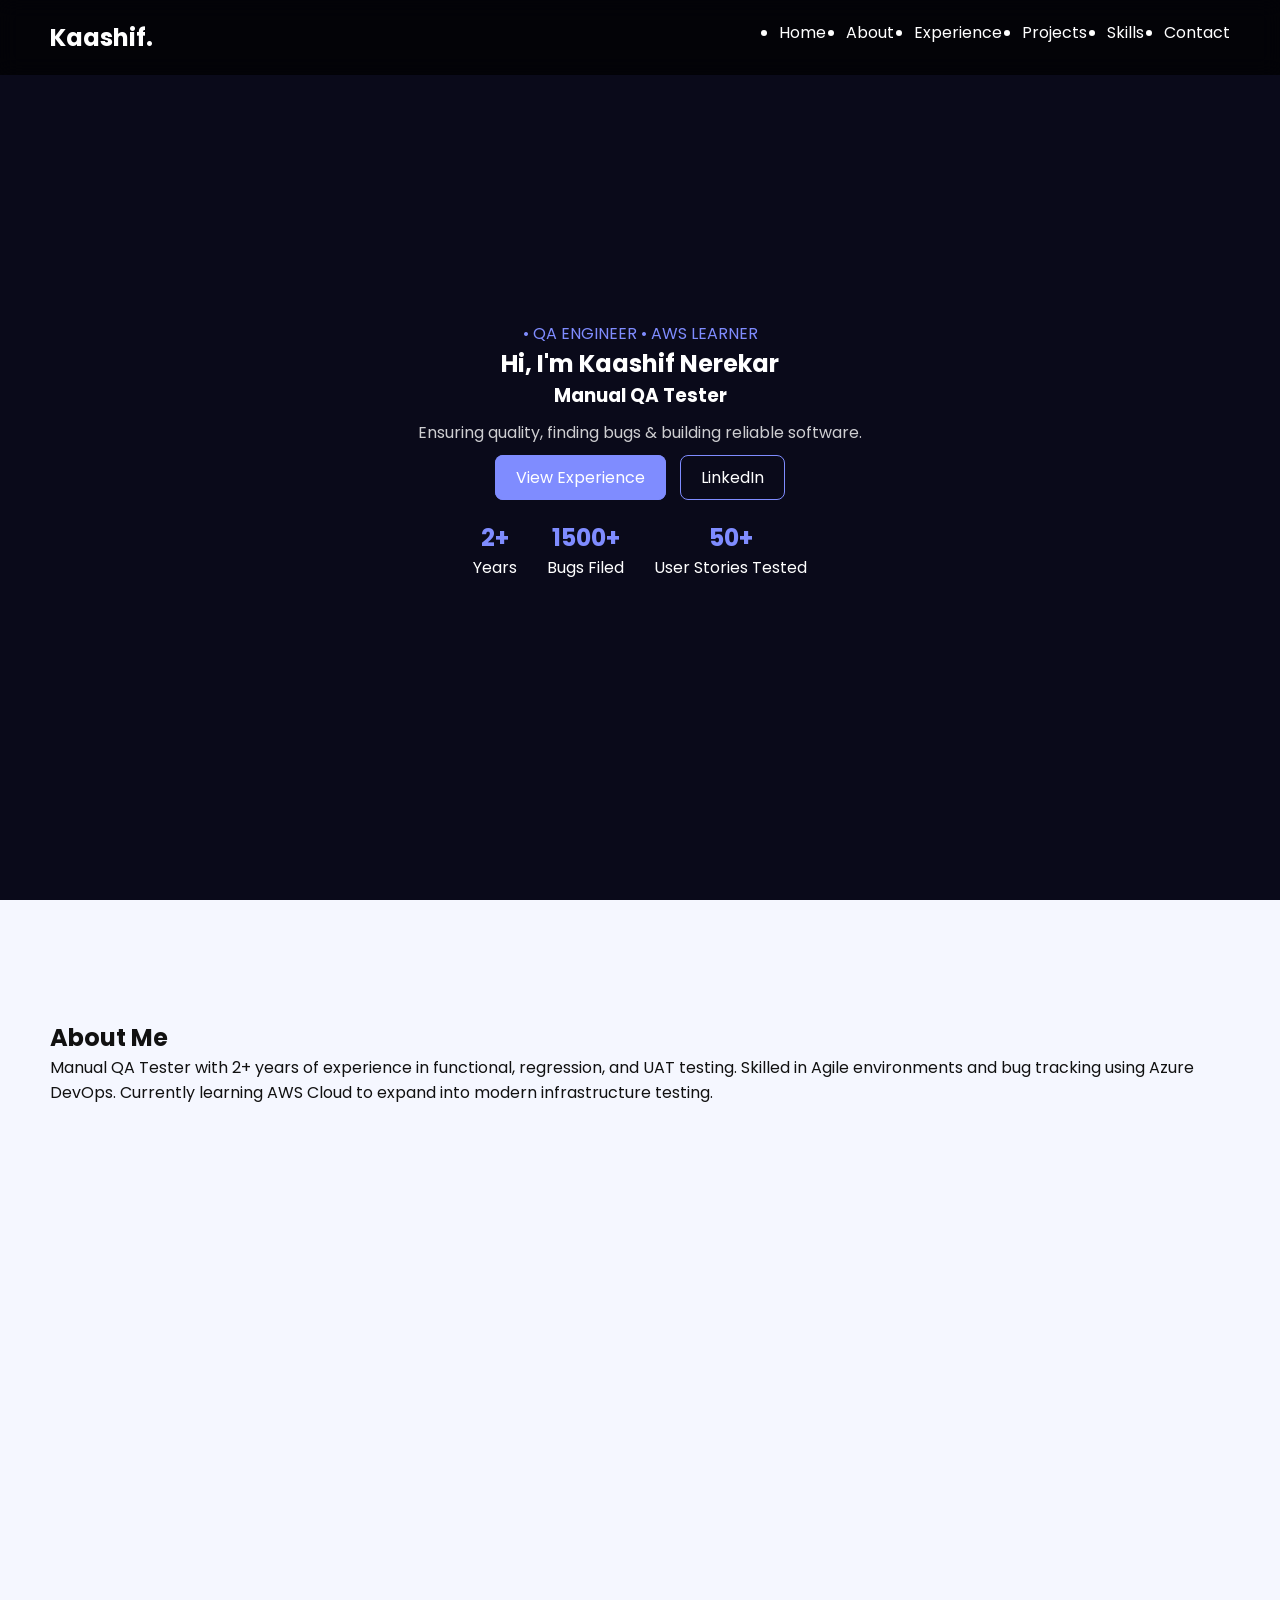
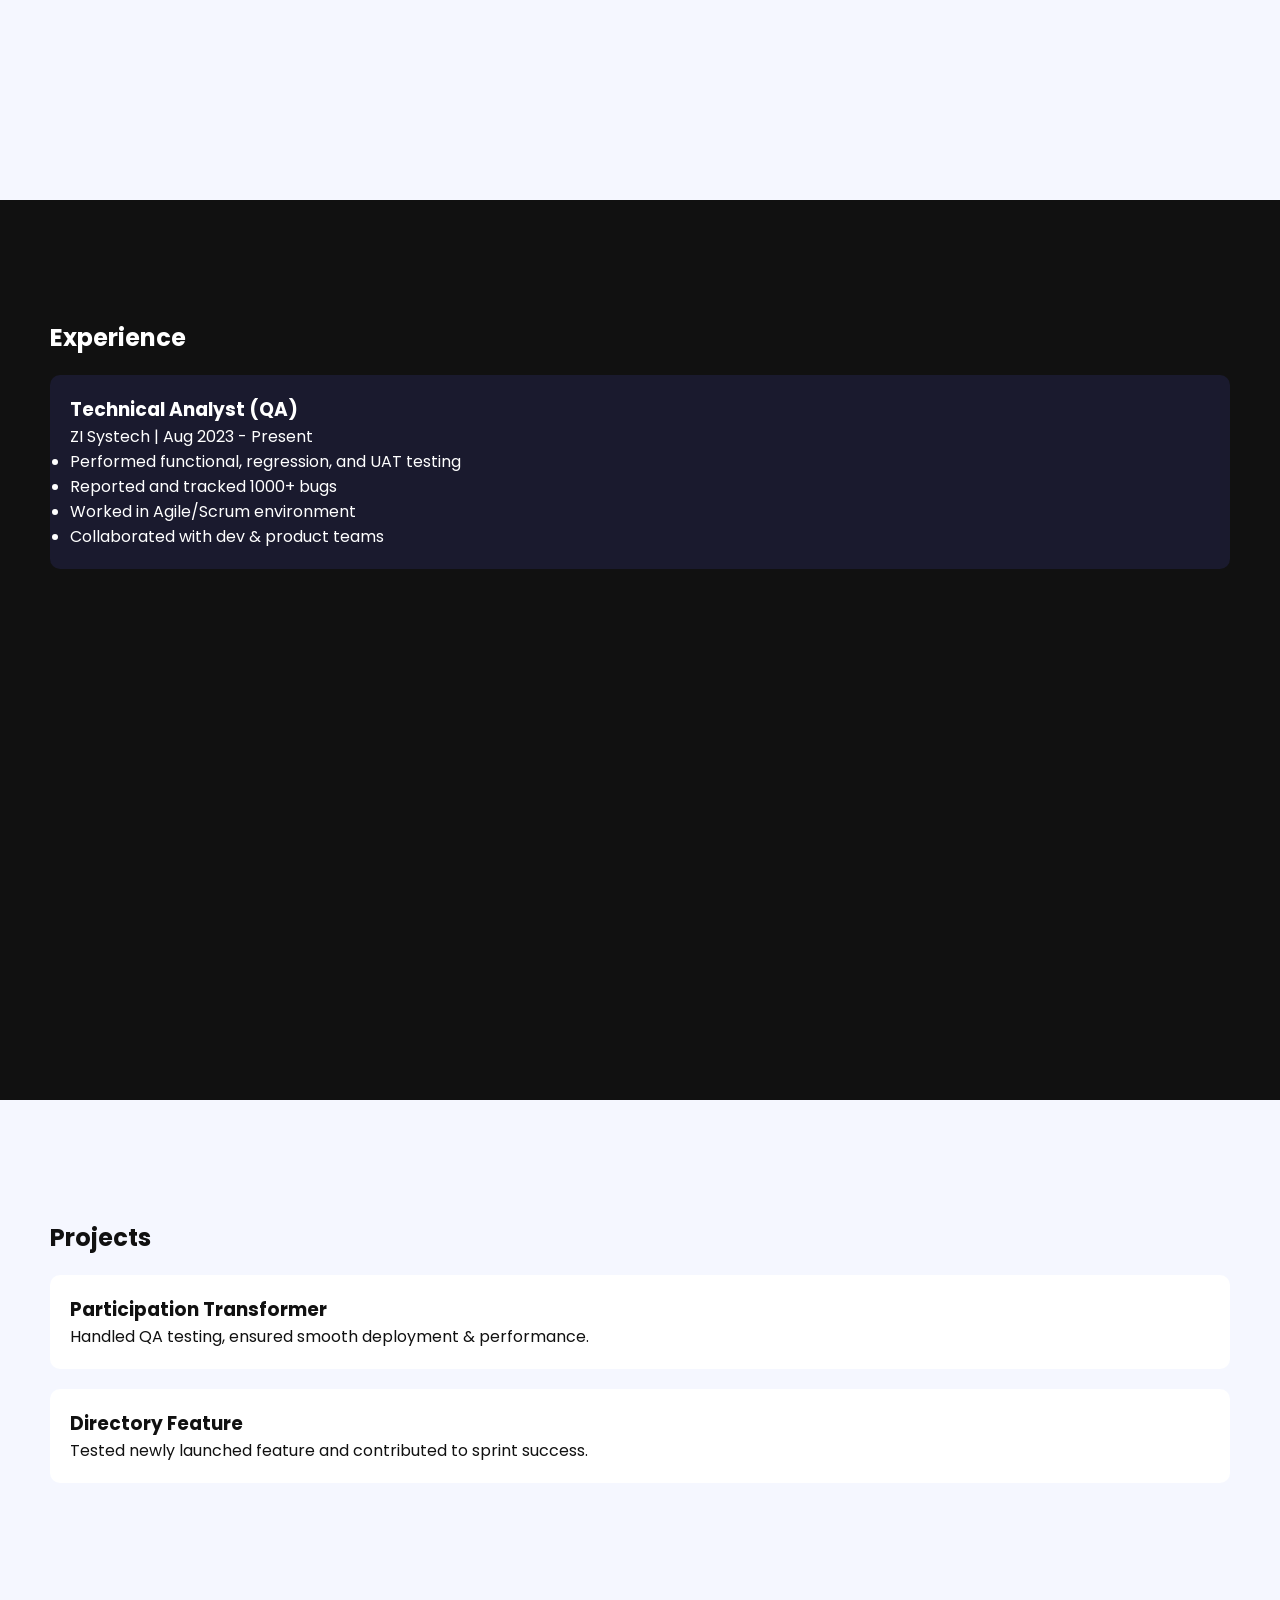
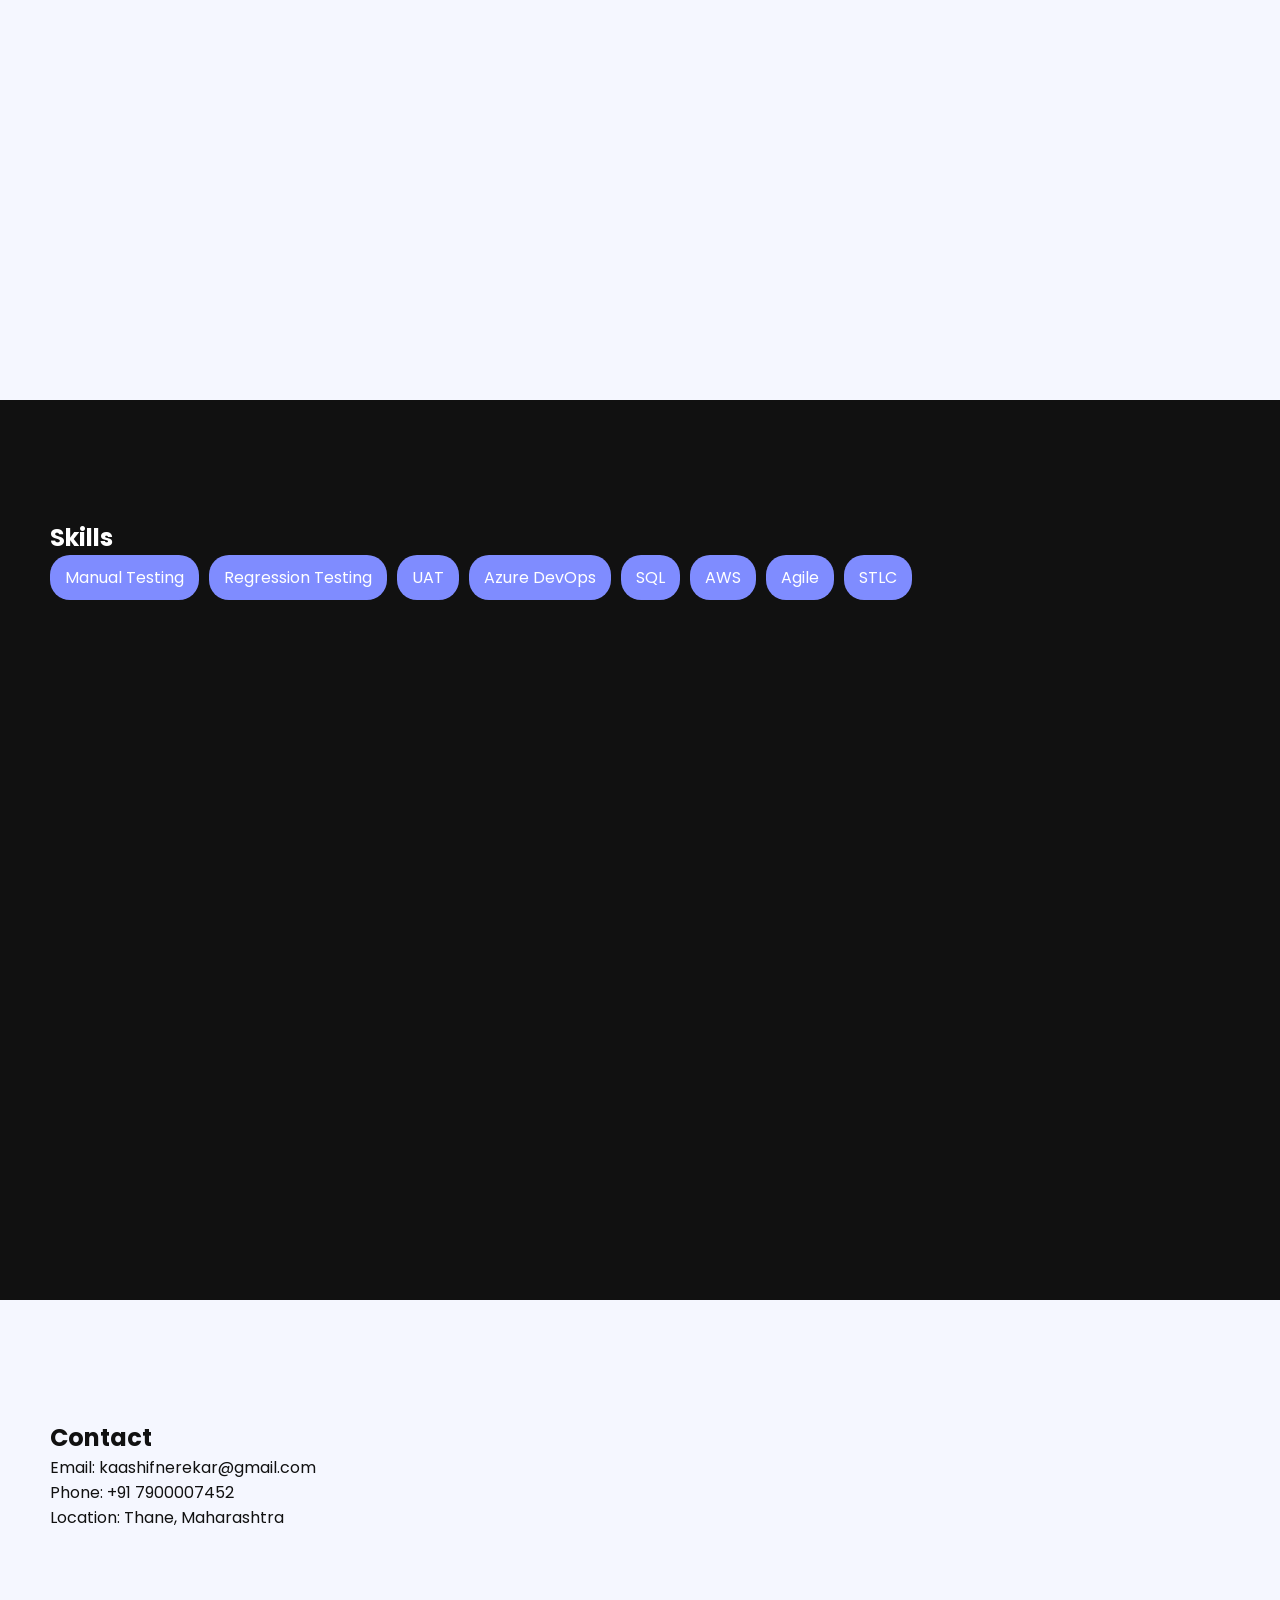
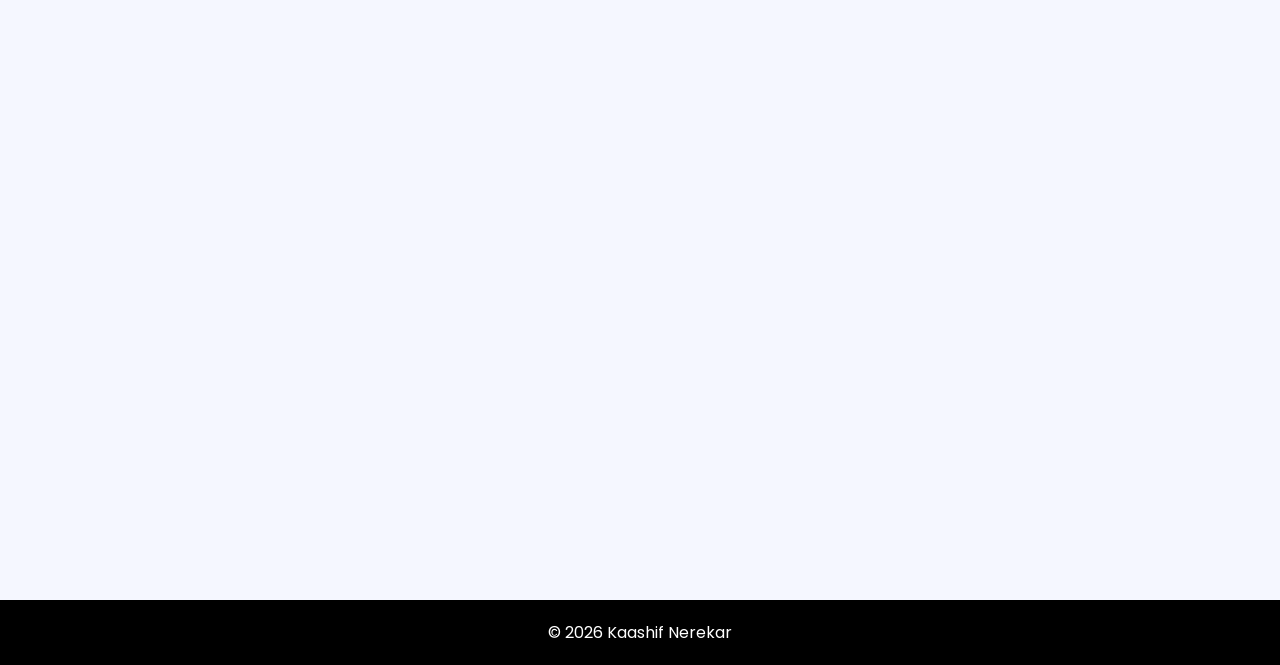
==== index.html @ 9b985bd7 "Update index.html" ====
<!DOCTYPE html>
<html lang="en">
<head>
  <meta charset="UTF-8">
  <title>Kaashif Nerekar | Portfolio</title>
  <link rel="stylesheet" href="style.css">
  <link href="https://fonts.googleapis.com/css2?family=Poppins:wght@300;400;600&display=swap" rel="stylesheet">
</head>

<body>

<!-- NAVBAR -->
<nav>
  <h2>Kaashif.</h2>
  <ul>
    <li><a href="#home">Home</a></li>
    <li><a href="#about">About</a></li>
    <li><a href="#experience">Experience</a></li>
    <li><a href="#projects">Projects</a></li>
    <li><a href="#skills">Skills</a></li>
    <li><a href="#contact">Contact</a></li>
  </ul>
</nav>

<!-- HOME (DARK) -->
<section id="home" class="section home">
  <div class="hero-content">
    <p class="tag">• QA ENGINEER • AWS LEARNER</p>

    <h1>Hi, I'm <span>Kaashif Nerekar</span></h1>
    <h3>Manual QA Tester</h3>

    <p class="subtitle">
      Ensuring quality, finding bugs & building reliable software.
    </p>

    <div class="buttons">
      <a href="#experience" class="btn primary">View Experience</a>
      <a href="#" class="btn">LinkedIn</a>
    </div>

   <div class="stats">
  <div>
    <h2>2+</h2>
    <p>Years</p>
  </div>

  <div>
    <h2>1500+</h2>
    <p>Bugs Filed</p>
  </div>

  <div>
    <h2>50+</h2>
    <p>User Stories Tested</p>
  </div>
</div>
</section>

<!-- ABOUT (LIGHT) -->
<section id="about" class="section light">
  <h2>About Me</h2>
  <p>
    Manual QA Tester with 2+ years of experience in functional, regression, and UAT testing.
    Skilled in Agile environments and bug tracking using Azure DevOps.
    Currently learning AWS Cloud to expand into modern infrastructure testing.
  </p>
</section>

<!-- EXPERIENCE (DARK) -->
<section id="experience" class="section dark">
  <h2>Experience</h2>

  <div class="card">
    <h3>Technical Analyst (QA)</h3>
    <p>ZI Systech | Aug 2023 - Present</p>
    <ul>
      <li>Performed functional, regression, and UAT testing</li>
      <li>Reported and tracked 1000+ bugs</li>
      <li>Worked in Agile/Scrum environment</li>
      <li>Collaborated with dev & product teams</li>
    </ul>
  </div>
</section>

<!-- PROJECTS (LIGHT) -->
<section id="projects" class="section light">
  <h2>Projects</h2>

  <div class="card">
    <h3>Participation Transformer</h3>
    <p>Handled QA testing, ensured smooth deployment & performance.</p>
  </div>

  <div class="card">
    <h3>Directory Feature</h3>
    <p>Tested newly launched feature and contributed to sprint success.</p>
  </div>
</section>

<!-- SKILLS (DARK) -->
<section id="skills" class="section dark">
  <h2>Skills</h2>

  <div class="skills">
    <span>Manual Testing</span>
    <span>Regression Testing</span>
    <span>UAT</span>
    <span>Azure DevOps</span>
    <span>SQL</span>
    <span>AWS</span>
    <span>Agile</span>
    <span>STLC</span>
  </div>
</section>

<!-- CONTACT (LIGHT) -->
<section id="contact" class="section light">
  <h2>Contact</h2>
  <p>Email: kaashifnerekar@gmail.com</p>
  <p>Phone: +91 7900007452</p>
  <p>Location: Thane, Maharashtra</p>
</section>

<footer>
  <p>© 2026 Kaashif Nerekar</p>
</footer>

</body>
</html>
---- style.css ----
* {
  margin: 0;
  padding: 0;
  box-sizing: border-box;
  font-family: 'Poppins', sans-serif;
}

body {
  background: #0a0a1a;
  color: white;
}

/* NAVBAR */
nav {
  display: flex;
  justify-content: space-between;
  padding: 20px 50px;
  position: fixed;
  width: 100%;
  background: rgba(0,0,0,0.7);
  backdrop-filter: blur(10px);
}

nav ul {
  display: flex;
  gap: 20px;
}

nav a {
  color: white;
  text-decoration: none;
  transition: 0.3s;
}

nav a:hover {
  color: #7f8cff;
}

/* SECTIONS */
.section {
  padding: 120px 50px;
  min-height: 100vh;
}

/* DARK */
.dark {
  background: #111;
  color: white;
}

/* LIGHT */
.light {
  background: #f5f7ff;
  color: #111;
}

.light h2,
.light p,
.light li {
  color: #111;
}

/* HERO */
.home {
  display: flex;
  align-items: center;
  justify-content: center;
  text-align: center;
}

.hero-content {
  max-width: 700px;
}

.tag {
  color: #7f8cff;
}

.subtitle {
  margin-top: 10px;
  opacity: 0.8;
}

/* BUTTONS */
.buttons {
  margin-top: 20px;
}

.btn {
  padding: 10px 20px;
  border: 1px solid #7f8cff;
  margin: 5px;
  text-decoration: none;
  color: white;
  border-radius: 8px;
  transition: 0.3s;
}

.btn:hover {
  background: #7f8cff;
}

.primary {
  background: #7f8cff;
}

/* STATS */
.stats {
  display: flex;
  justify-content: center;
  gap: 30px;
  margin-top: 30px;
}

.stats h2 {
  color: #7f8cff;
}

/* CARD */
.card {
  margin-top: 20px;
  background: #1a1a2e;
  padding: 20px;
  border-radius: 10px;
  transition: 0.3s;
}

.card:hover {
  transform: translateY(-5px);
}

/* FIX CARD IN LIGHT */
.light .card {
  background: white;
  color: #111;
}

/* SKILLS */
.skills {
  display: flex;
  flex-wrap: wrap;
  gap: 10px;
}

.skills span {
  background: #7f8cff;
  padding: 10px 15px;
  border-radius: 20px;
}

/* FOOTER */
footer {
  text-align: center;
  padding: 20px;
  background: black;
}

/* RESPONSIVE */
@media(max-width: 768px){
  .stats {
    flex-direction: column;
  }
}
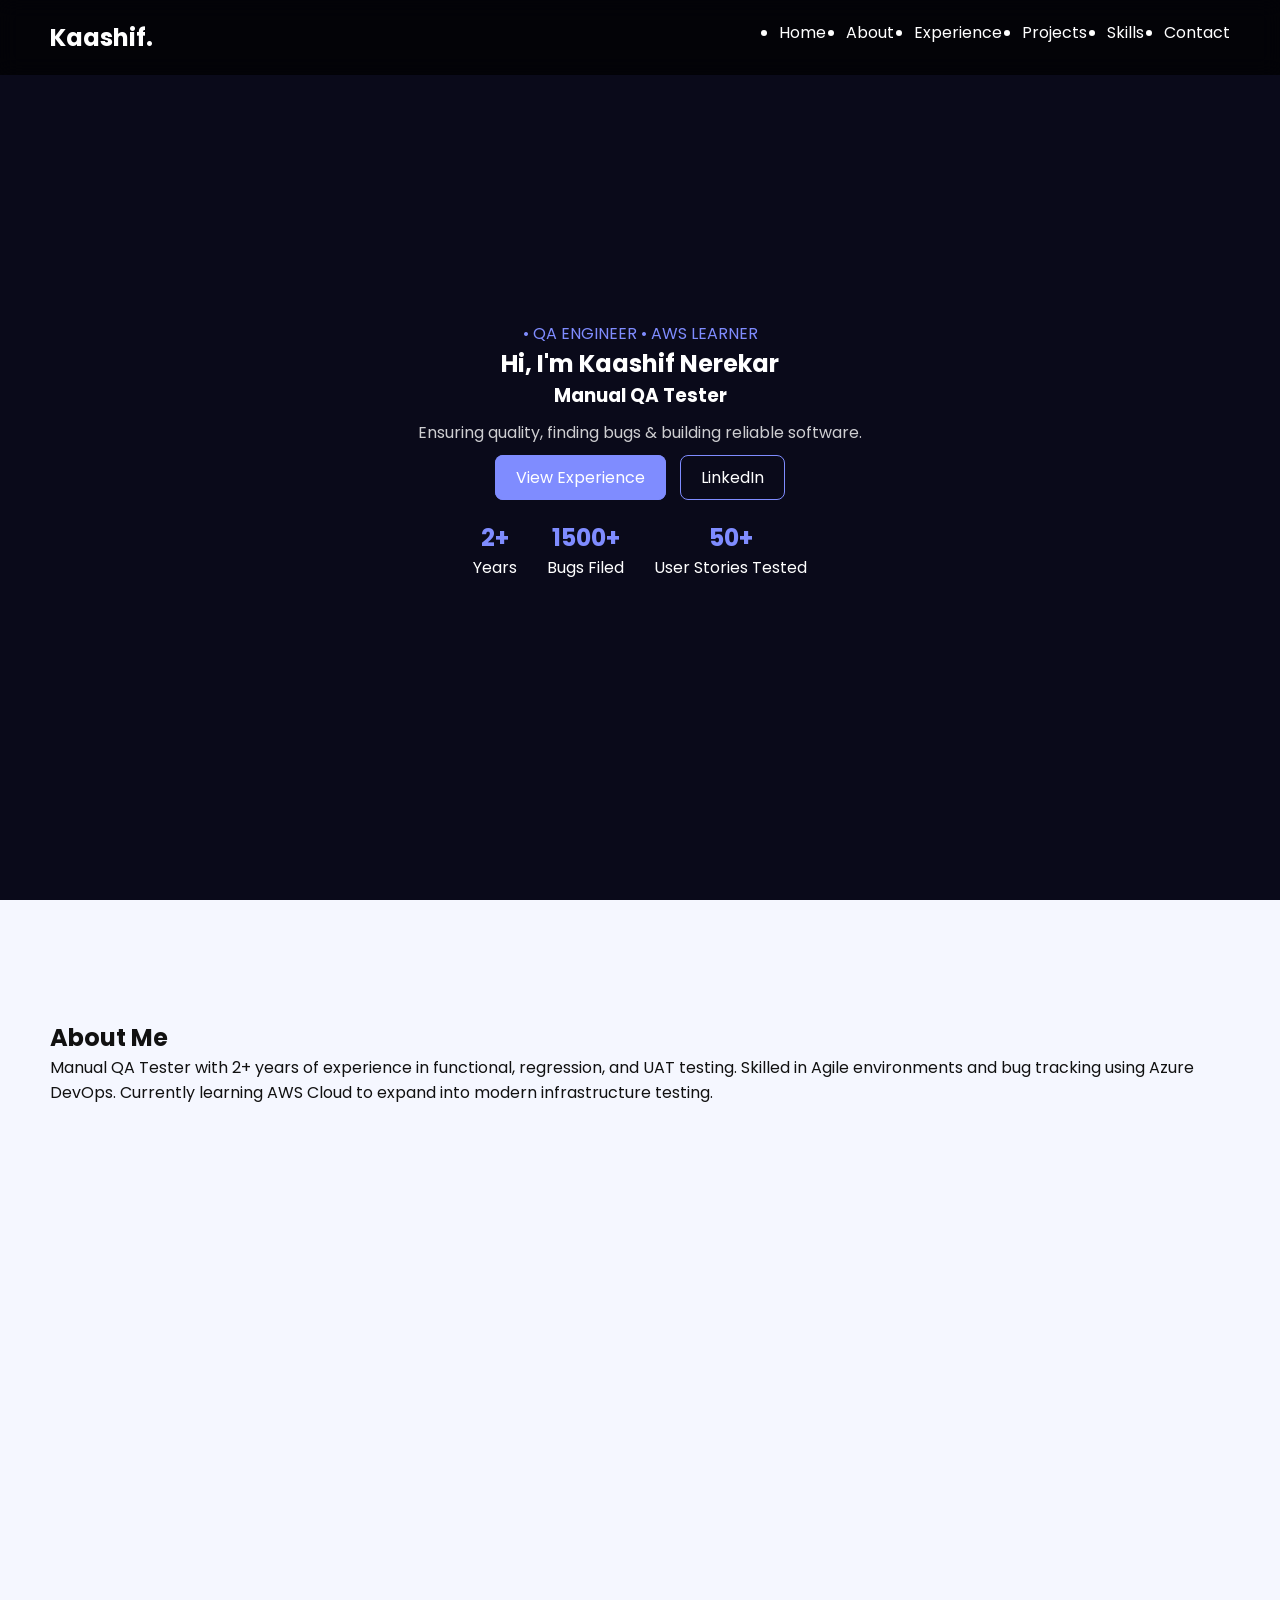
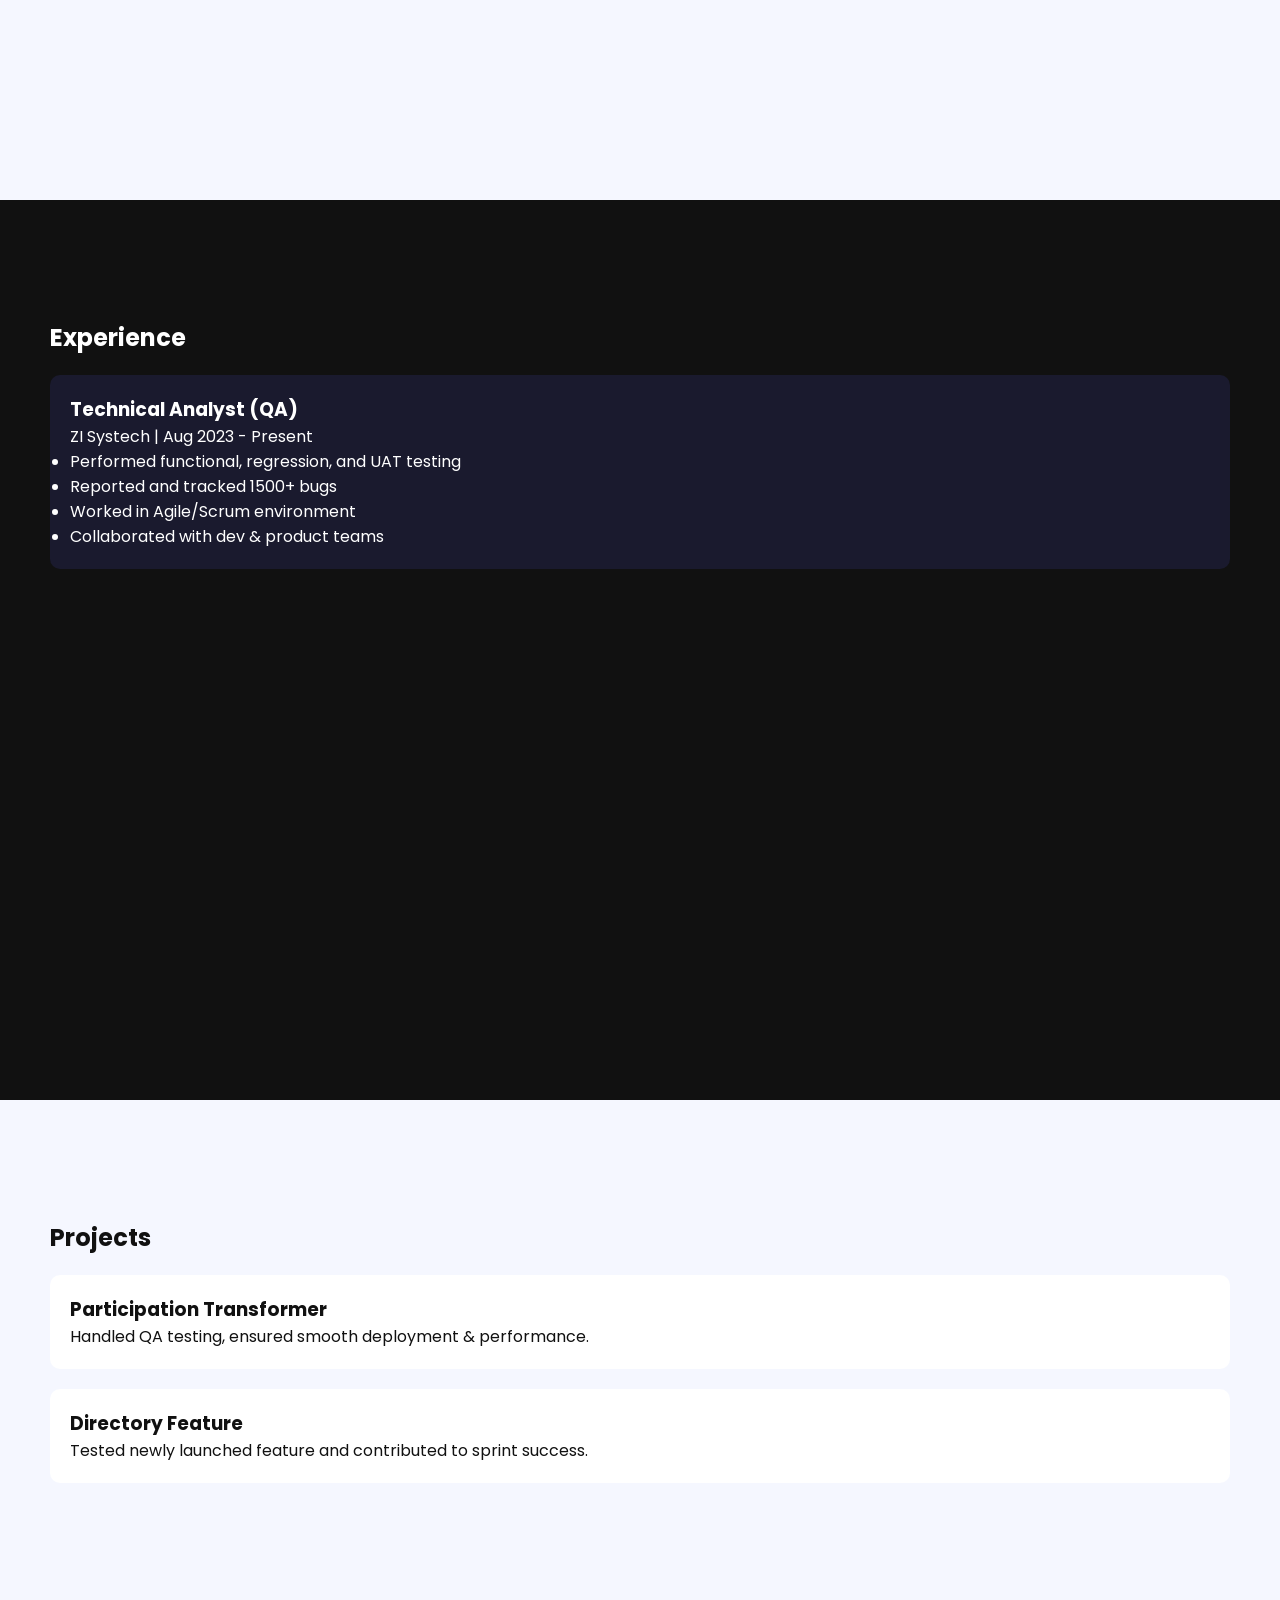
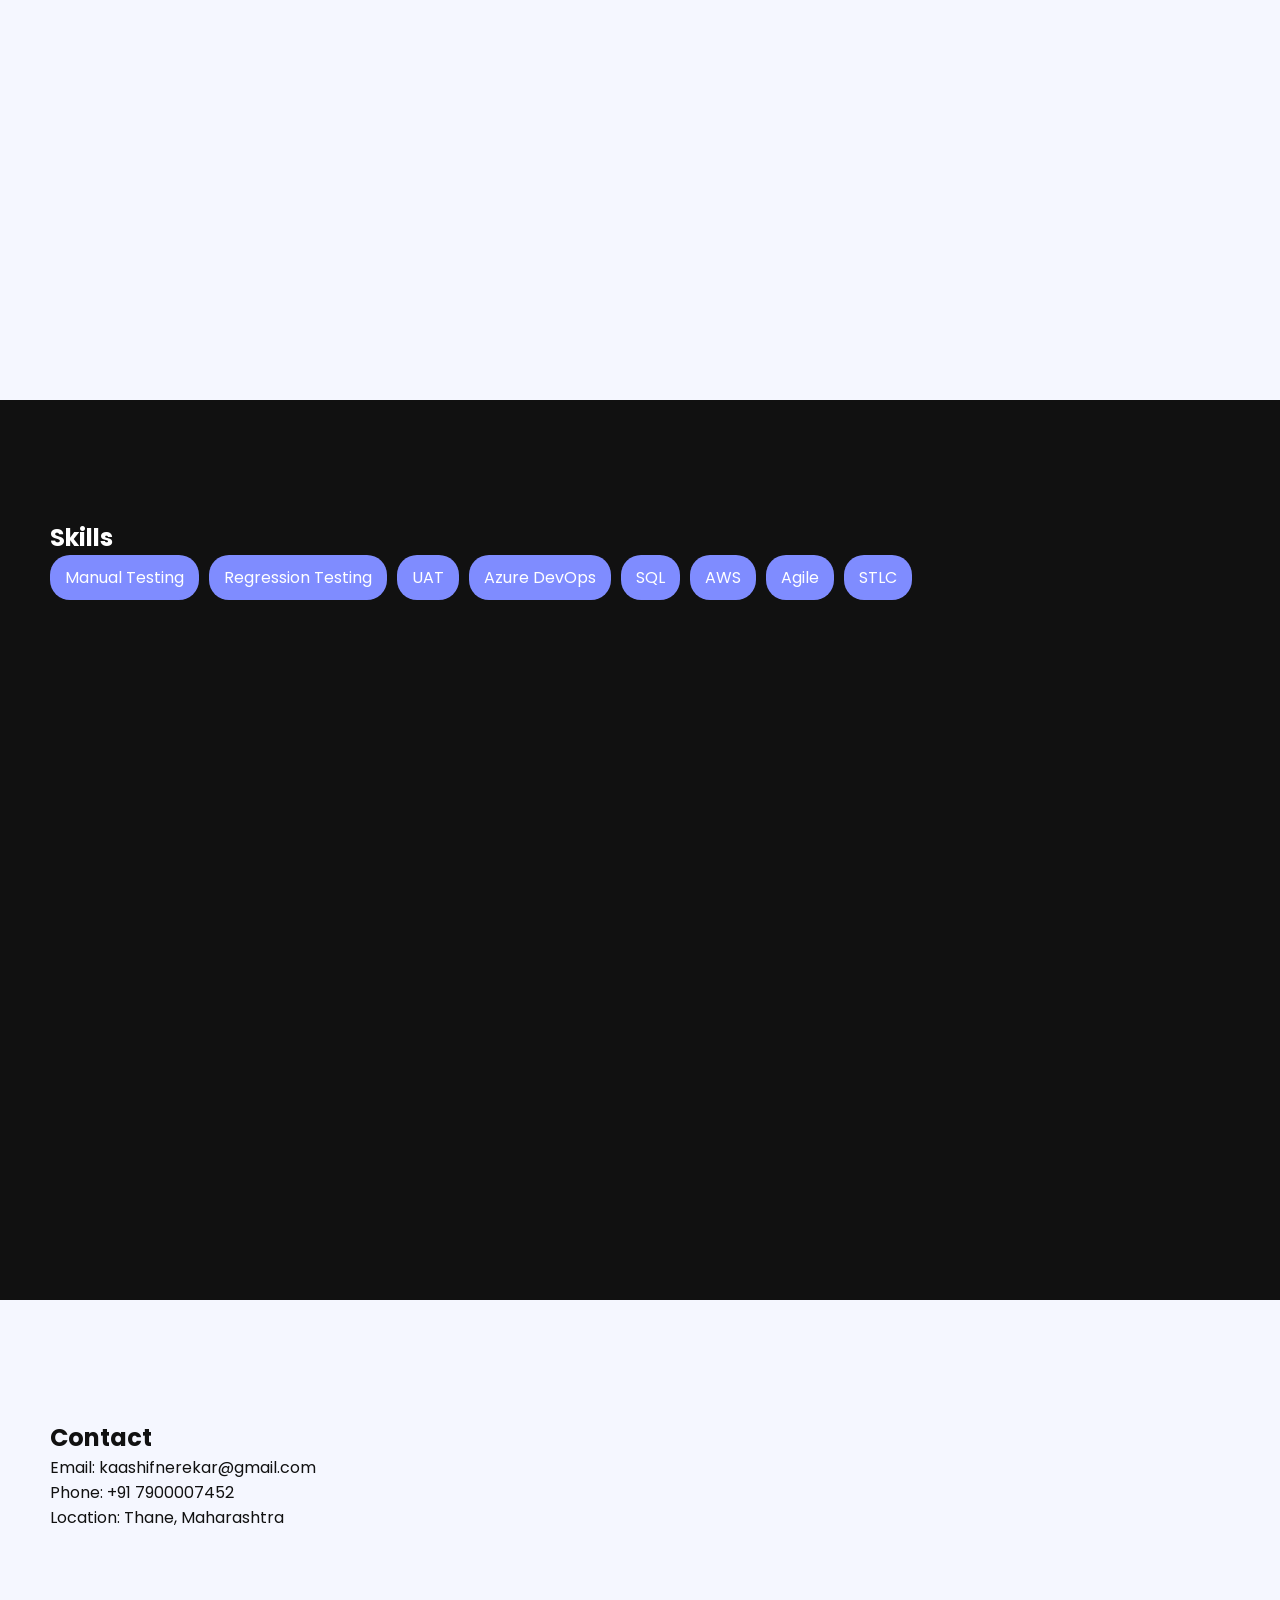
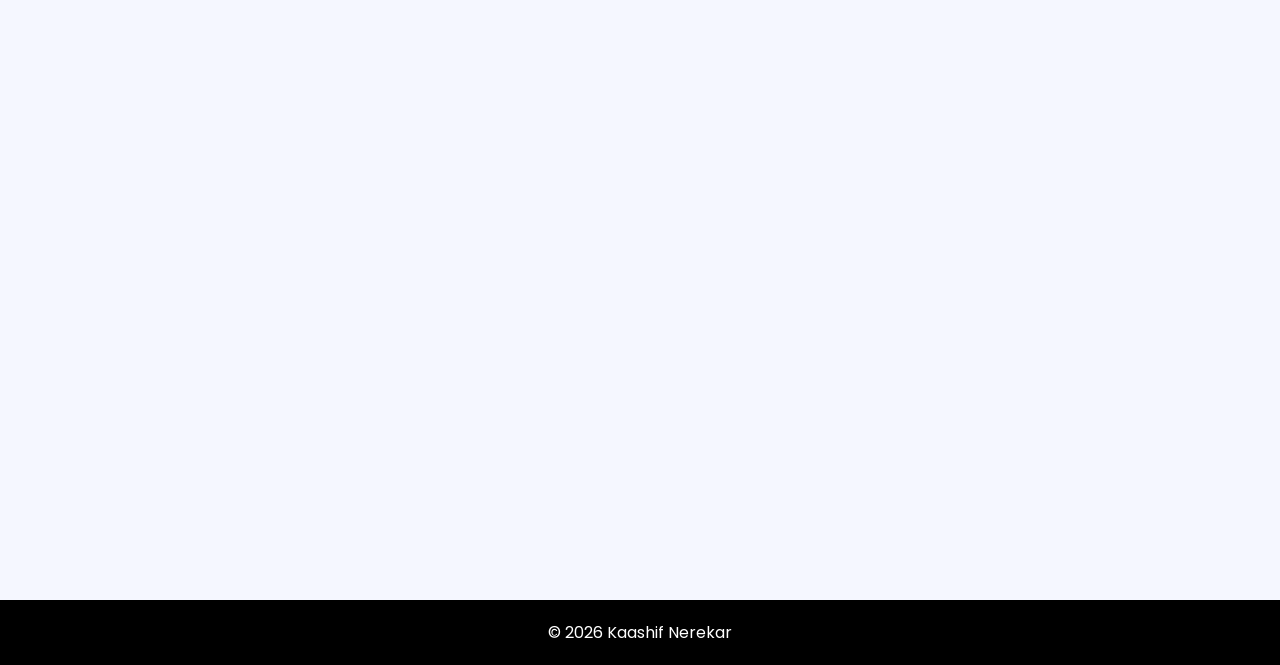
==== commit fbd708ba: "Update index.html" ====
--- a/index.html
+++ b/index.html
@@ -39,22 +39,24 @@
       <a href="#" class="btn">LinkedIn</a>
     </div>
 
-   <div class="stats">
-  <div>
-    <h2>2+</h2>
-    <p>Years</p>
+    <!-- UPDATED STATS -->
+    <div class="stats">
+      <div>
+        <h2>2+</h2>
+        <p>Years</p>
+      </div>
+
+      <div>
+        <h2>1500+</h2>
+        <p>Bugs Filed</p>
+      </div>
+
+      <div>
+        <h2>50+</h2>
+        <p>User Stories Tested</p>
+      </div>
+    </div>
   </div>
-
-  <div>
-    <h2>1500+</h2>
-    <p>Bugs Filed</p>
-  </div>
-
-  <div>
-    <h2>50+</h2>
-    <p>User Stories Tested</p>
-  </div>
-</div>
 </section>
 
 <!-- ABOUT (LIGHT) -->
@@ -76,7 +78,7 @@
     <p>ZI Systech | Aug 2023 - Present</p>
     <ul>
       <li>Performed functional, regression, and UAT testing</li>
-      <li>Reported and tracked 1000+ bugs</li>
+      <li>Reported and tracked 1500+ bugs</li>
       <li>Worked in Agile/Scrum environment</li>
       <li>Collaborated with dev & product teams</li>
     </ul>
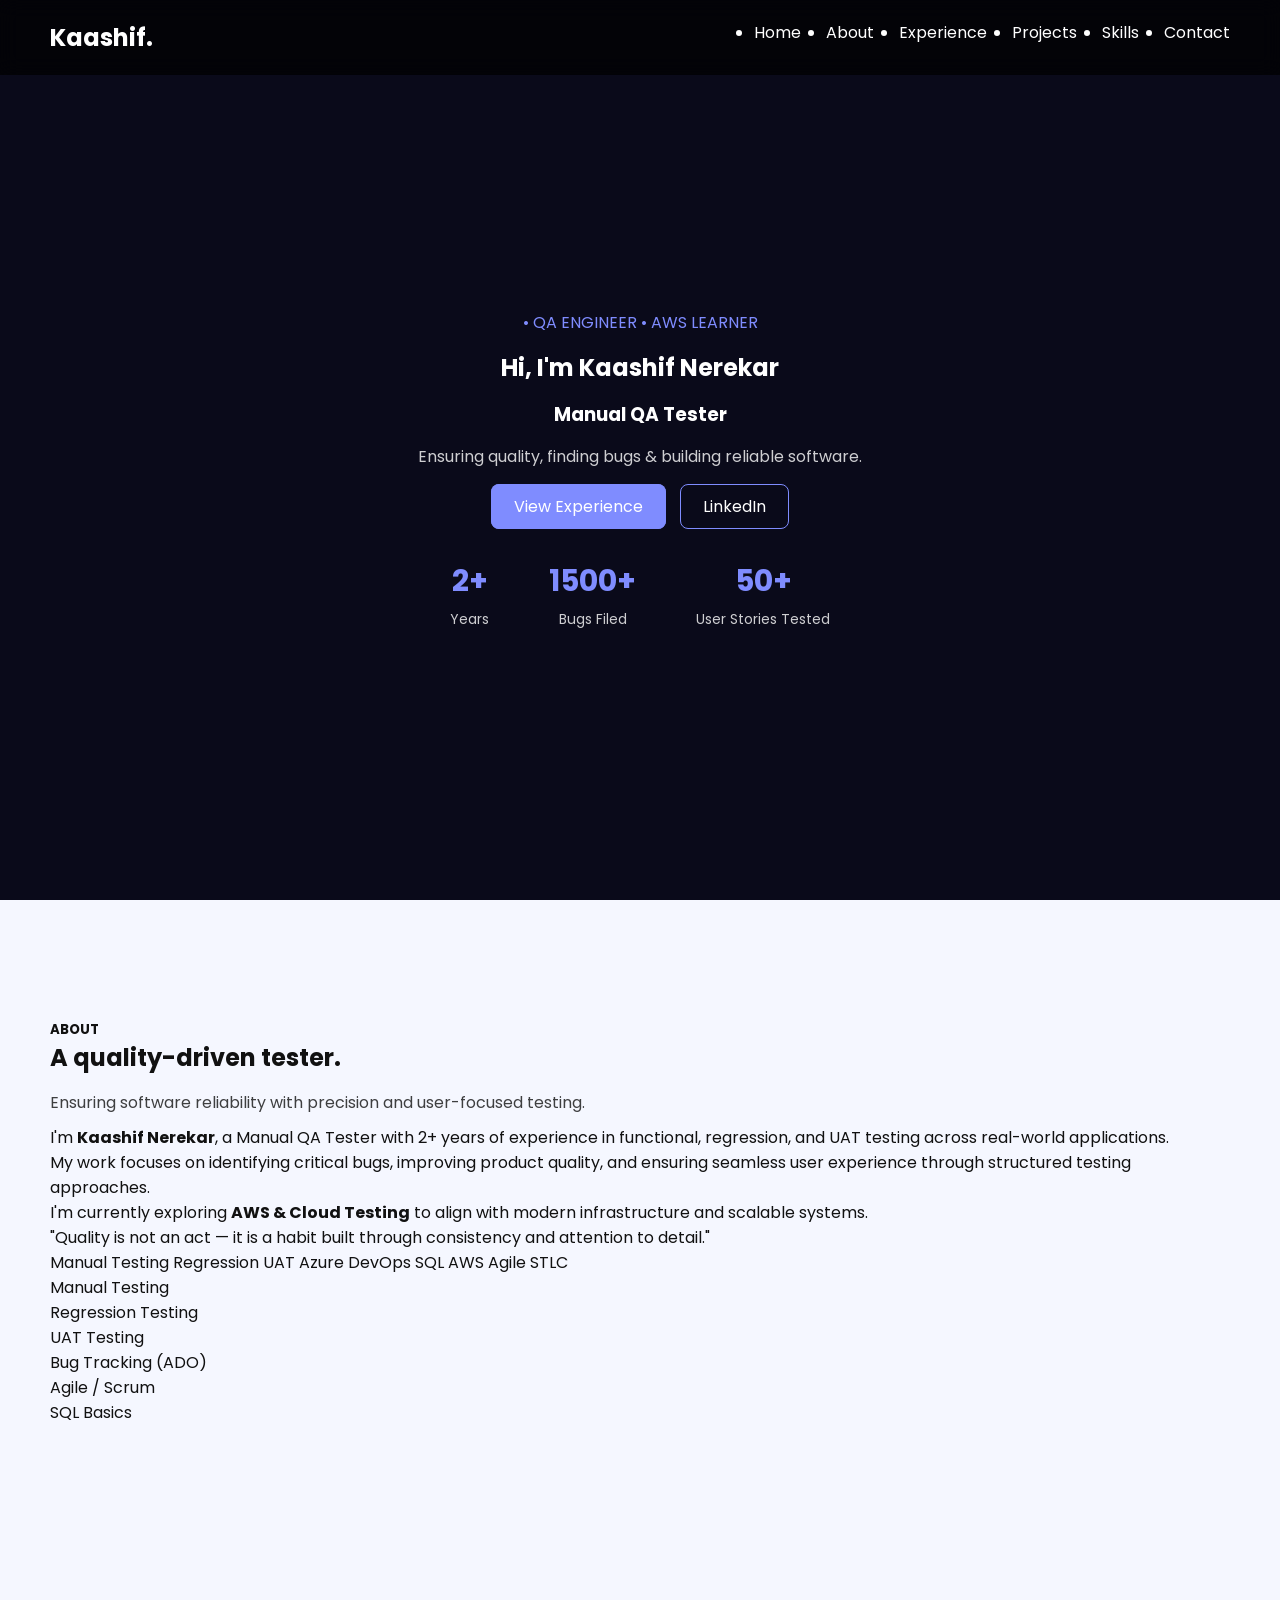
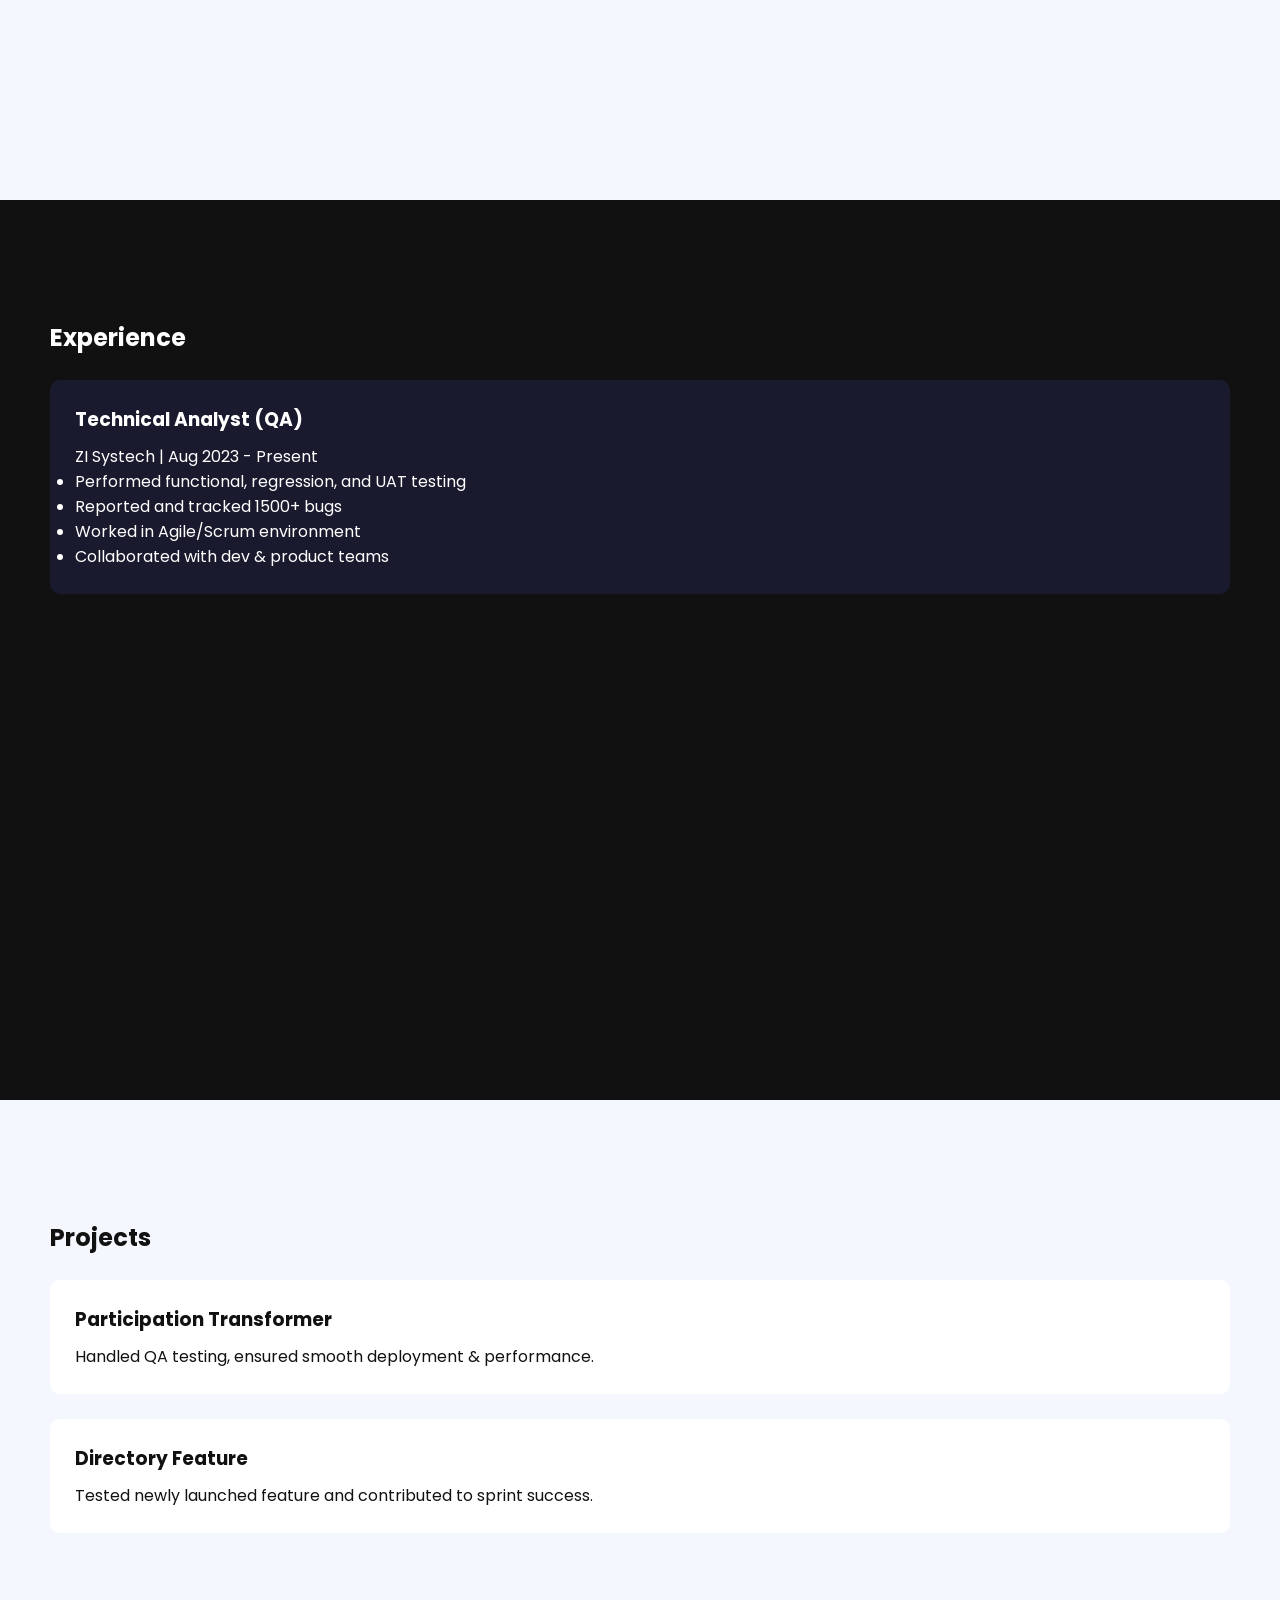
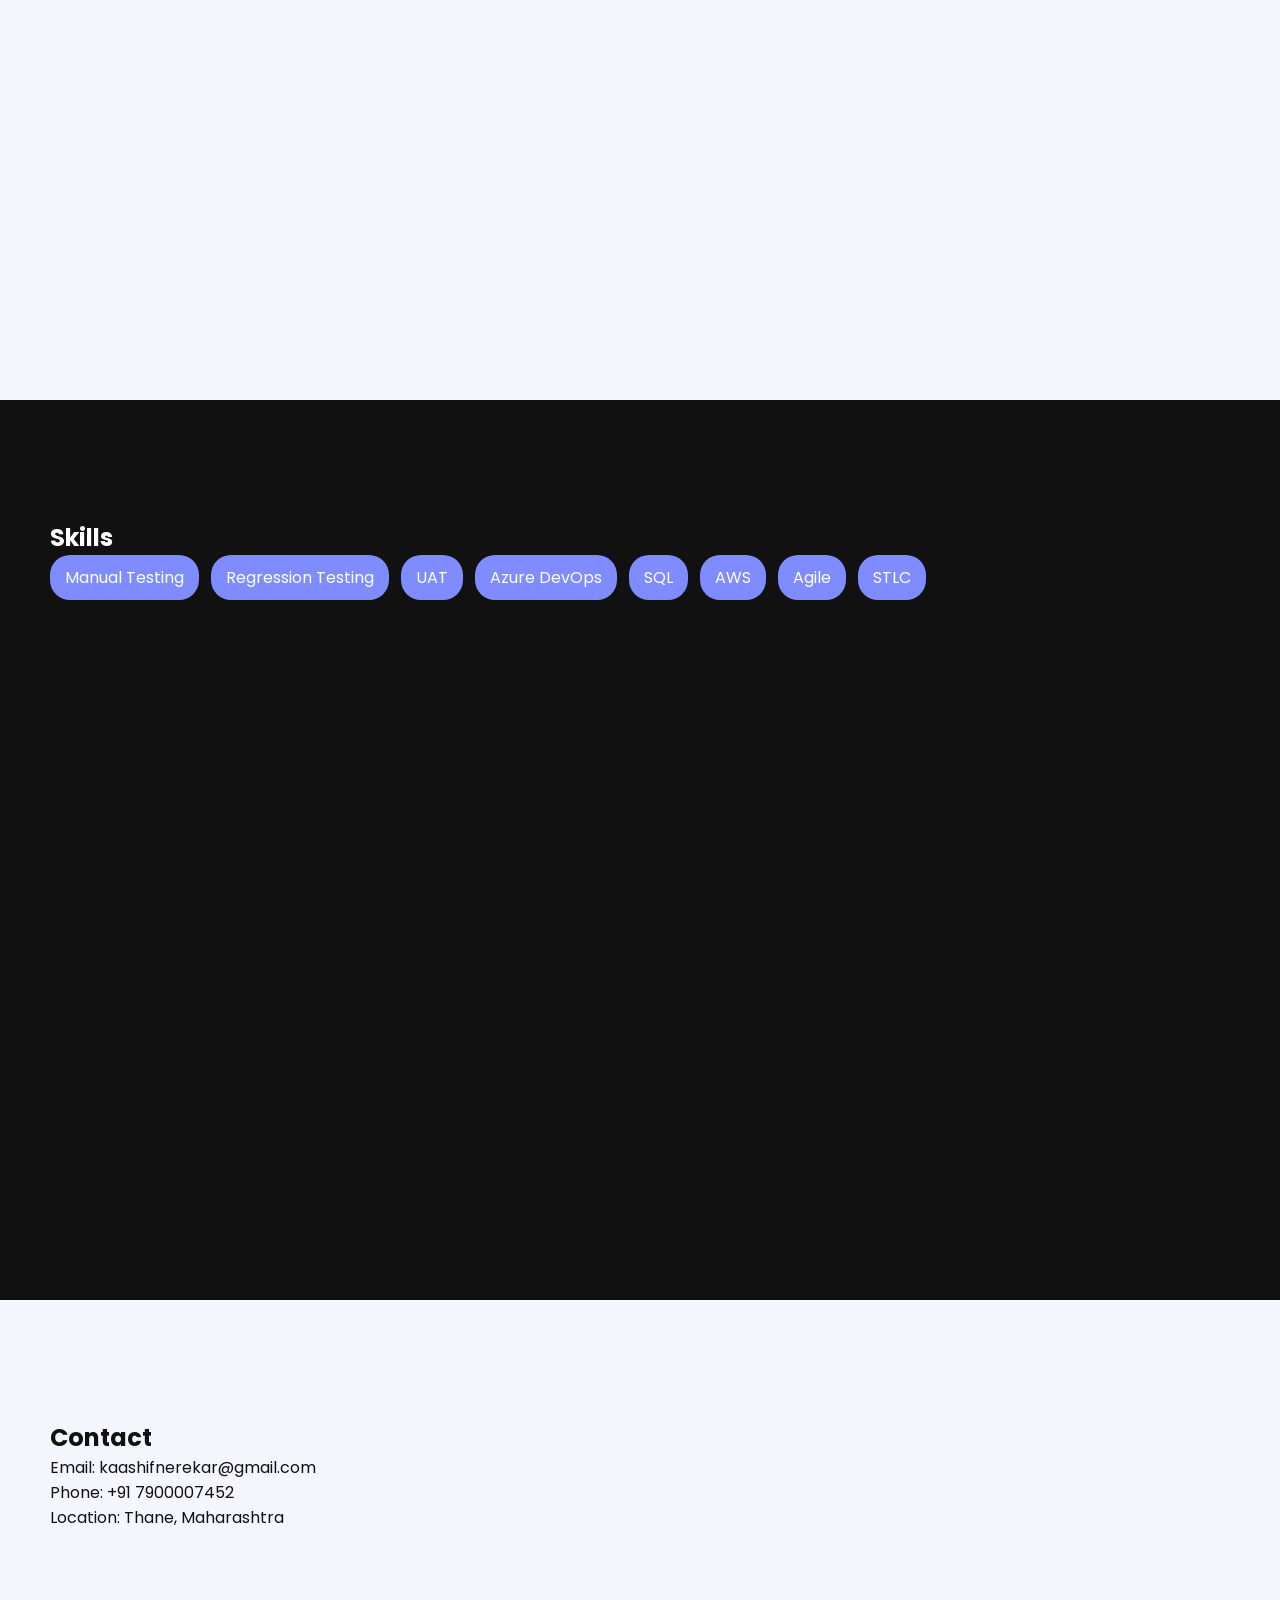
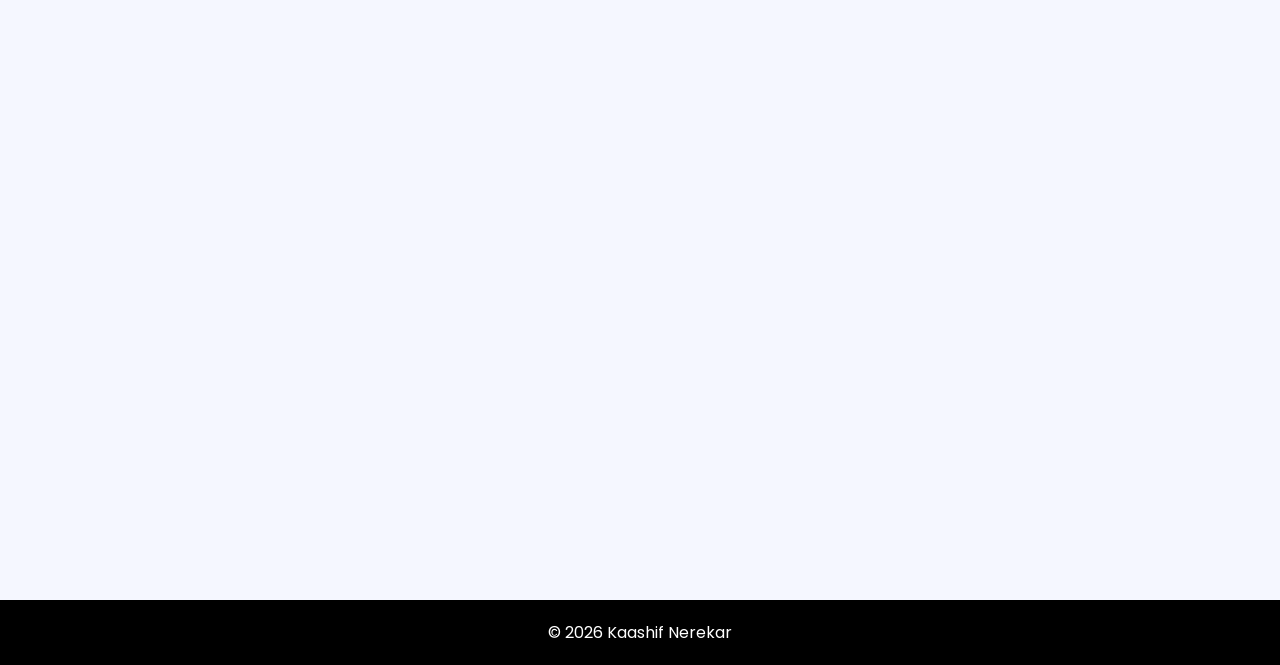
==== commit 0fadd688: "Update index.html" ====
--- a/index.html
+++ b/index.html
@@ -60,13 +60,87 @@
 </section>
 
 <!-- ABOUT (LIGHT) -->
-<section id="about" class="section light">
-  <h2>About Me</h2>
-  <p>
-    Manual QA Tester with 2+ years of experience in functional, regression, and UAT testing.
-    Skilled in Agile environments and bug tracking using Azure DevOps.
-    Currently learning AWS Cloud to expand into modern infrastructure testing.
-  </p>
+<section id="about" class="section light about-section">
+
+  <div class="about-container">
+
+    <!-- LEFT -->
+    <div class="about-left">
+      <h5>ABOUT</h5>
+      <h2>A quality-driven tester.</h2>
+      <p class="subtitle">
+        Ensuring software reliability with precision and user-focused testing.
+      </p>
+
+      <div class="about-box">
+        <p>
+          I'm <b>Kaashif Nerekar</b>, a Manual QA Tester with 2+ years of experience 
+          in functional, regression, and UAT testing across real-world applications.
+        </p>
+
+        <p>
+          My work focuses on identifying critical bugs, improving product quality, 
+          and ensuring seamless user experience through structured testing approaches.
+        </p>
+
+        <p>
+          I'm currently exploring <b>AWS & Cloud Testing</b> to align with modern 
+          infrastructure and scalable systems.
+        </p>
+      </div>
+
+      <div class="quote">
+        "Quality is not an act — it is a habit built through consistency and attention to detail."
+      </div>
+
+      <div class="tags">
+        <span>Manual Testing</span>
+        <span>Regression</span>
+        <span>UAT</span>
+        <span>Azure DevOps</span>
+        <span>SQL</span>
+        <span>AWS</span>
+        <span>Agile</span>
+        <span>STLC</span>
+      </div>
+    </div>
+
+    <!-- RIGHT (SKILLS BARS) -->
+    <div class="about-right">
+
+      <div class="skill">
+        <p>Manual Testing</p>
+        <div class="bar"><span style="width:95%"></span></div>
+      </div>
+
+      <div class="skill">
+        <p>Regression Testing</p>
+        <div class="bar"><span style="width:92%"></span></div>
+      </div>
+
+      <div class="skill">
+        <p>UAT Testing</p>
+        <div class="bar"><span style="width:90%"></span></div>
+      </div>
+
+      <div class="skill">
+        <p>Bug Tracking (ADO)</p>
+        <div class="bar"><span style="width:93%"></span></div>
+      </div>
+
+      <div class="skill">
+        <p>Agile / Scrum</p>
+        <div class="bar"><span style="width:88%"></span></div>
+      </div>
+
+      <div class="skill">
+        <p>SQL Basics</p>
+        <div class="bar"><span style="width:80%"></span></div>
+      </div>
+
+    </div>
+
+  </div>
 </section>
 
 <!-- EXPERIENCE (DARK) -->
--- a/style.css
+++ b/style.css
@@ -23,7 +23,7 @@
 
 nav ul {
   display: flex;
-  gap: 20px;
+  gap: 25px;
 }
 
 nav a {
@@ -45,7 +45,6 @@
 /* DARK */
 .dark {
   background: #111;
-  color: white;
 }
 
 /* LIGHT */
@@ -70,24 +69,37 @@
 
 .hero-content {
   max-width: 700px;
+  margin-top: 40px;
 }
 
-.tag {
-  color: #7f8cff;
+/* TEXT SPACING */
+h1 {
+  margin: 15px 0;
+}
+
+h3 {
+  margin-bottom: 10px;
 }
 
 .subtitle {
-  margin-top: 10px;
+  margin-top: 15px;
+  margin-bottom: 10px;
   opacity: 0.8;
+}
+
+/* TAG */
+.tag {
+  color: #7f8cff;
+  margin-bottom: 10px;
 }
 
 /* BUTTONS */
 .buttons {
-  margin-top: 20px;
+  margin-top: 25px;
 }
 
 .btn {
-  padding: 10px 20px;
+  padding: 10px 22px;
   border: 1px solid #7f8cff;
   margin: 5px;
   text-decoration: none;
@@ -108,19 +120,30 @@
 .stats {
   display: flex;
   justify-content: center;
-  gap: 30px;
-  margin-top: 30px;
+  gap: 60px;
+  margin-top: 40px;
+}
+
+.stats div {
+  text-align: center;
 }
 
 .stats h2 {
+  font-size: 30px;
+  margin-bottom: 5px;
   color: #7f8cff;
+}
+
+.stats p {
+  font-size: 14px;
+  opacity: 0.8;
 }
 
 /* CARD */
 .card {
-  margin-top: 20px;
+  margin-top: 25px;
   background: #1a1a2e;
-  padding: 20px;
+  padding: 25px;
   border-radius: 10px;
   transition: 0.3s;
 }
@@ -129,7 +152,7 @@
   transform: translateY(-5px);
 }
 
-/* FIX CARD IN LIGHT */
+/* LIGHT CARD FIX */
 .light .card {
   background: white;
   color: #111;
@@ -139,7 +162,7 @@
 .skills {
   display: flex;
   flex-wrap: wrap;
-  gap: 10px;
+  gap: 12px;
 }
 
 .skills span {
@@ -159,5 +182,6 @@
 @media(max-width: 768px){
   .stats {
     flex-direction: column;
+    gap: 20px;
   }
 }
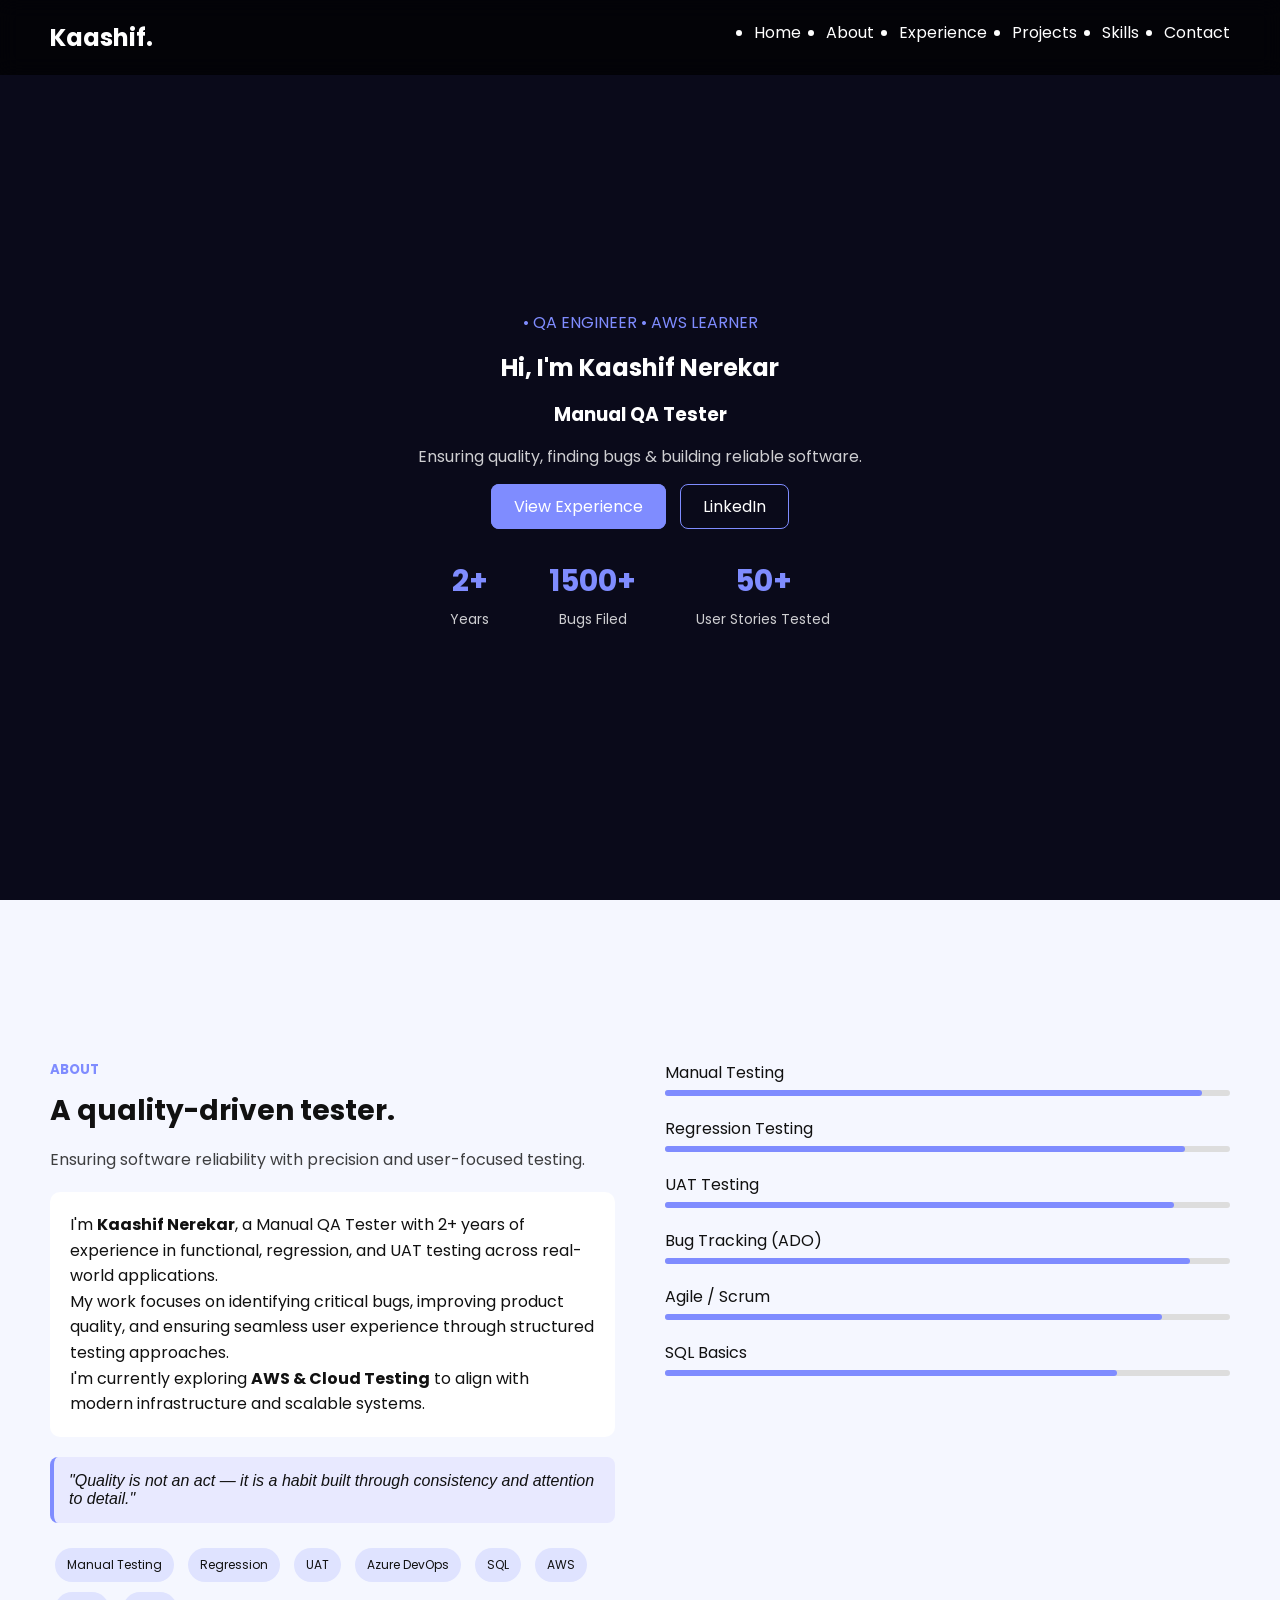
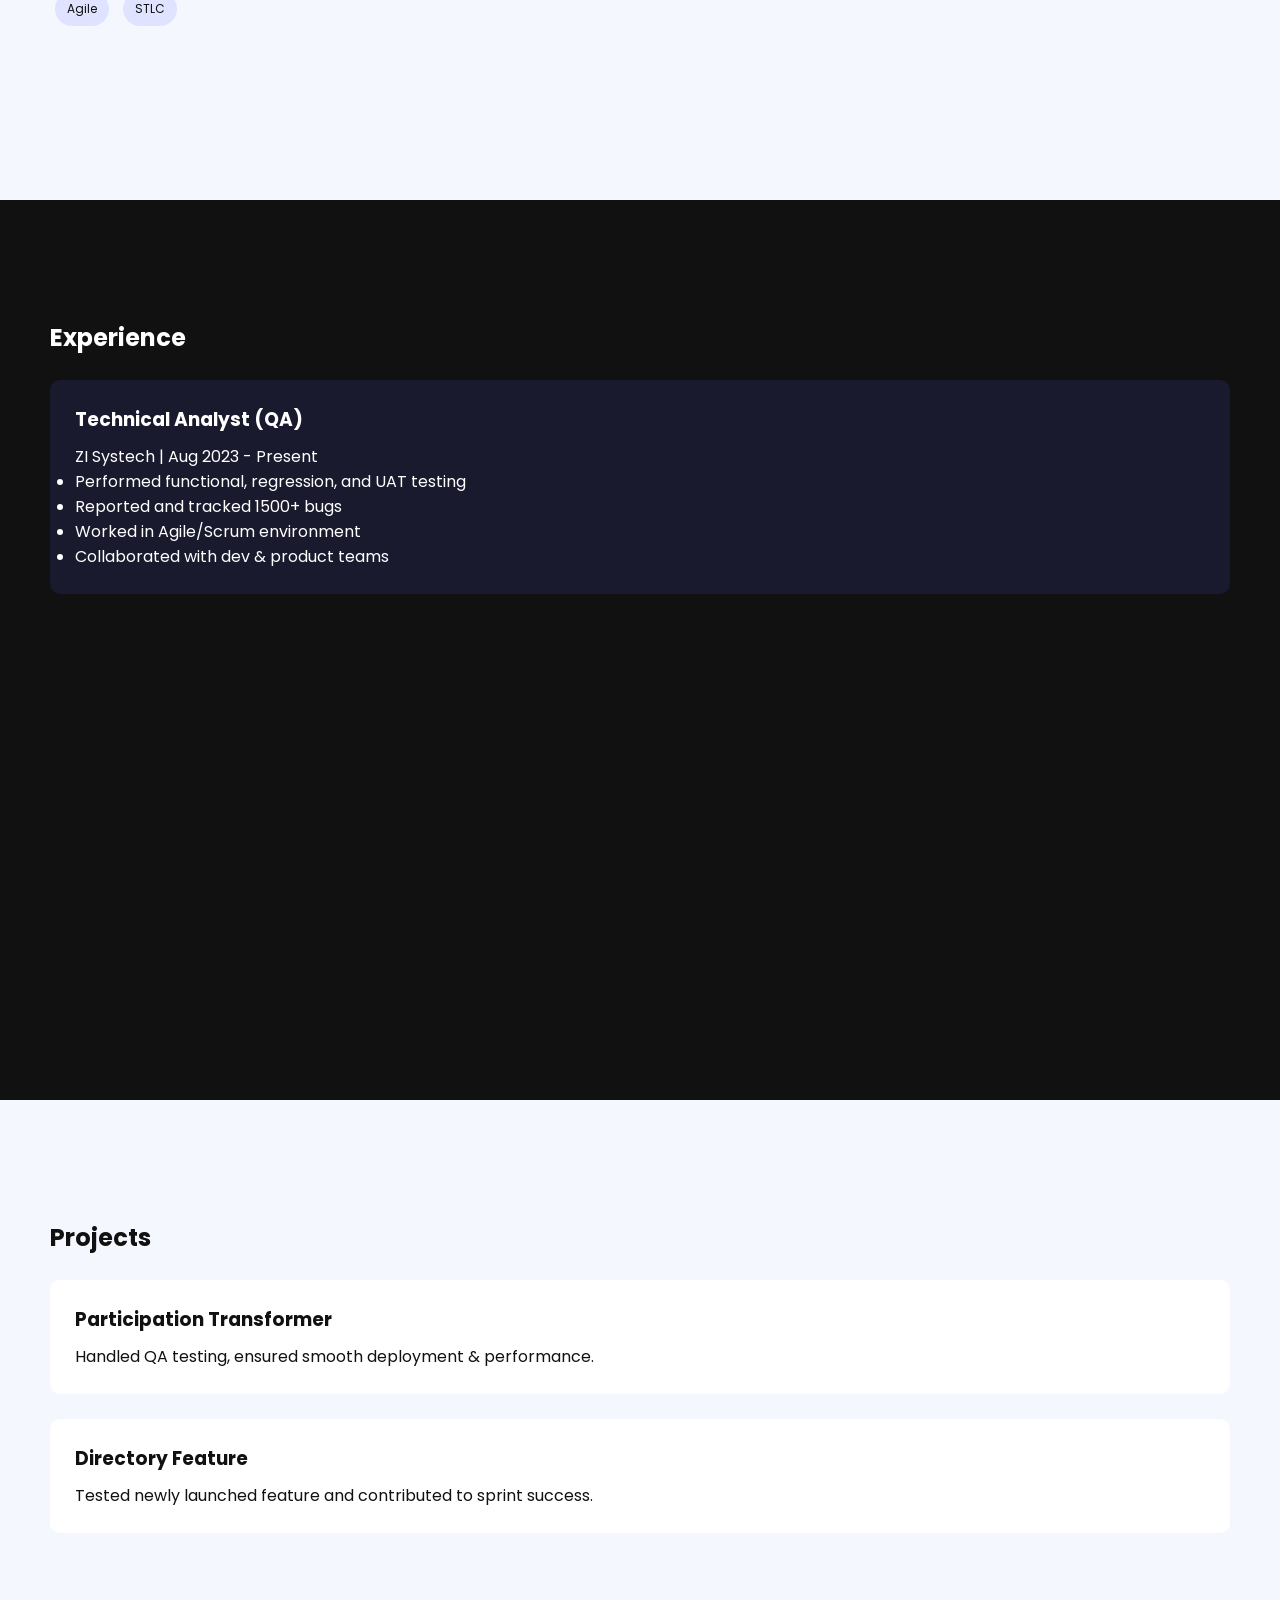
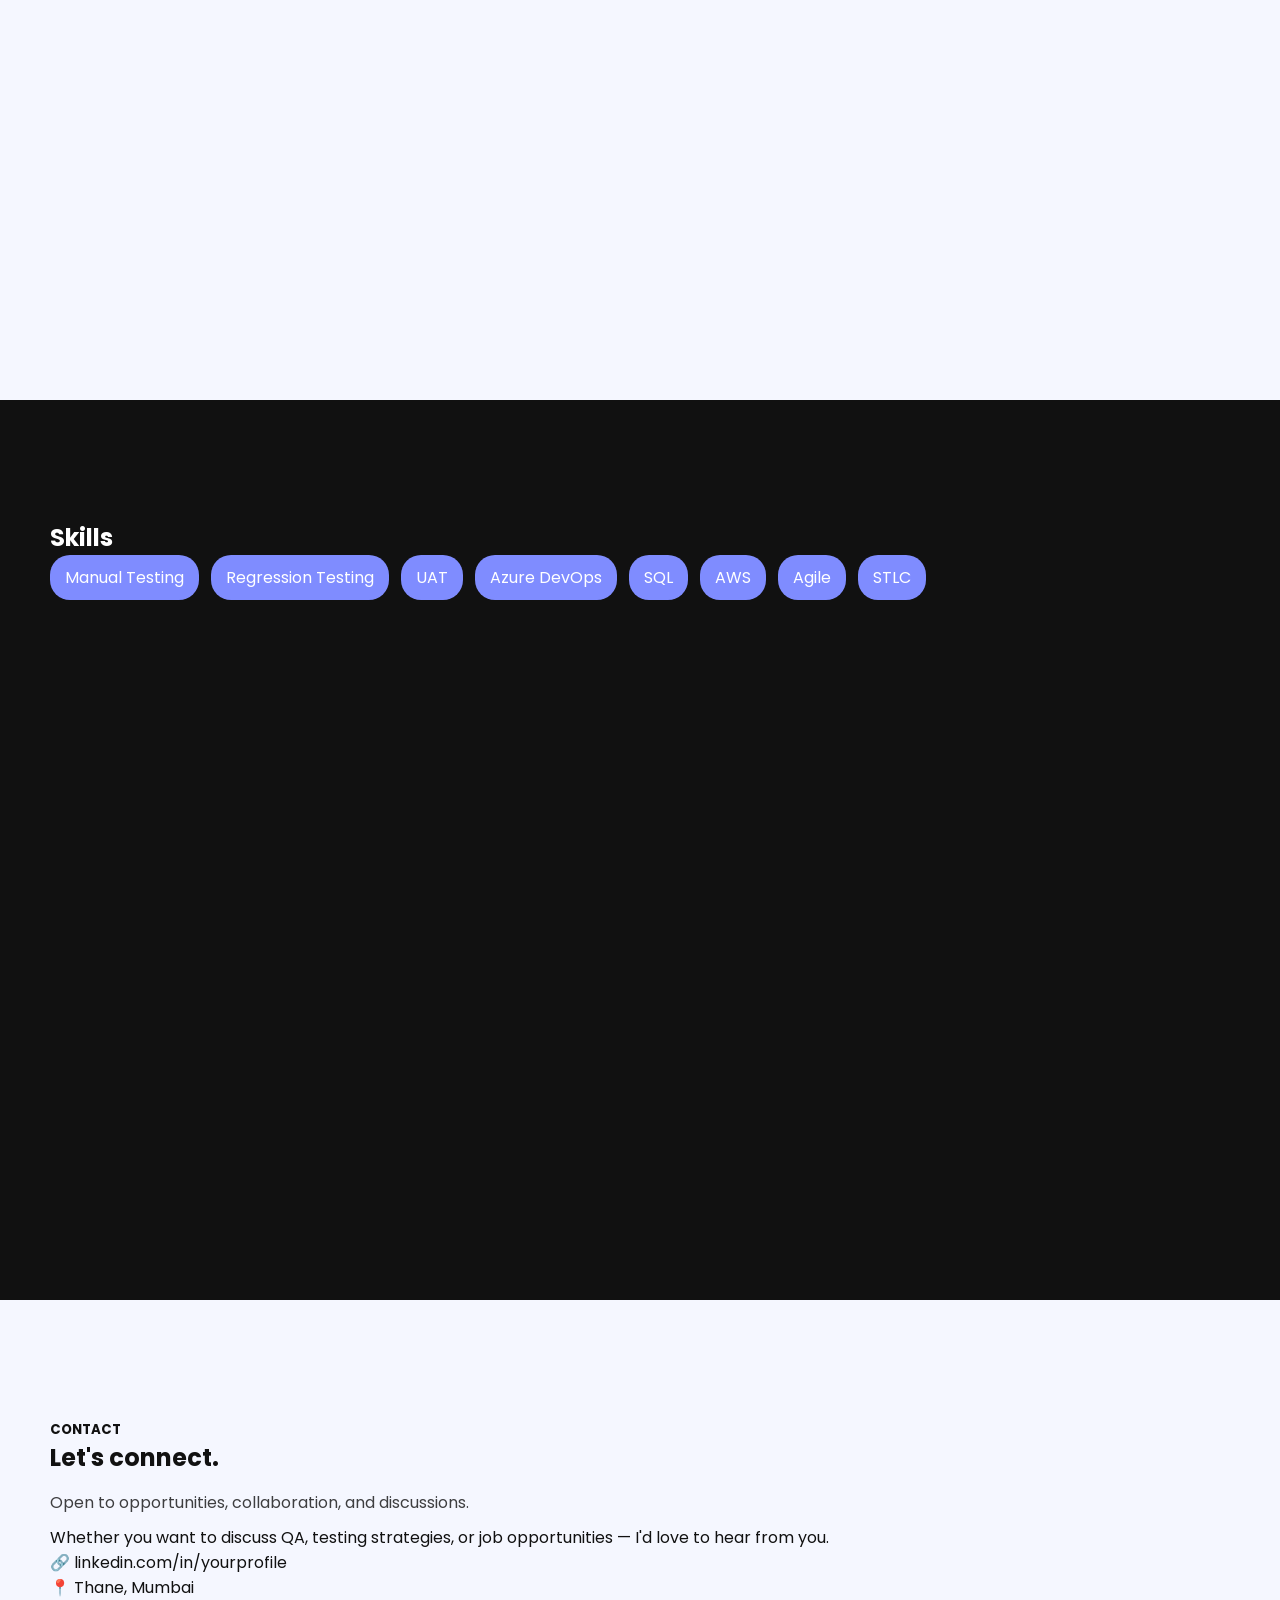
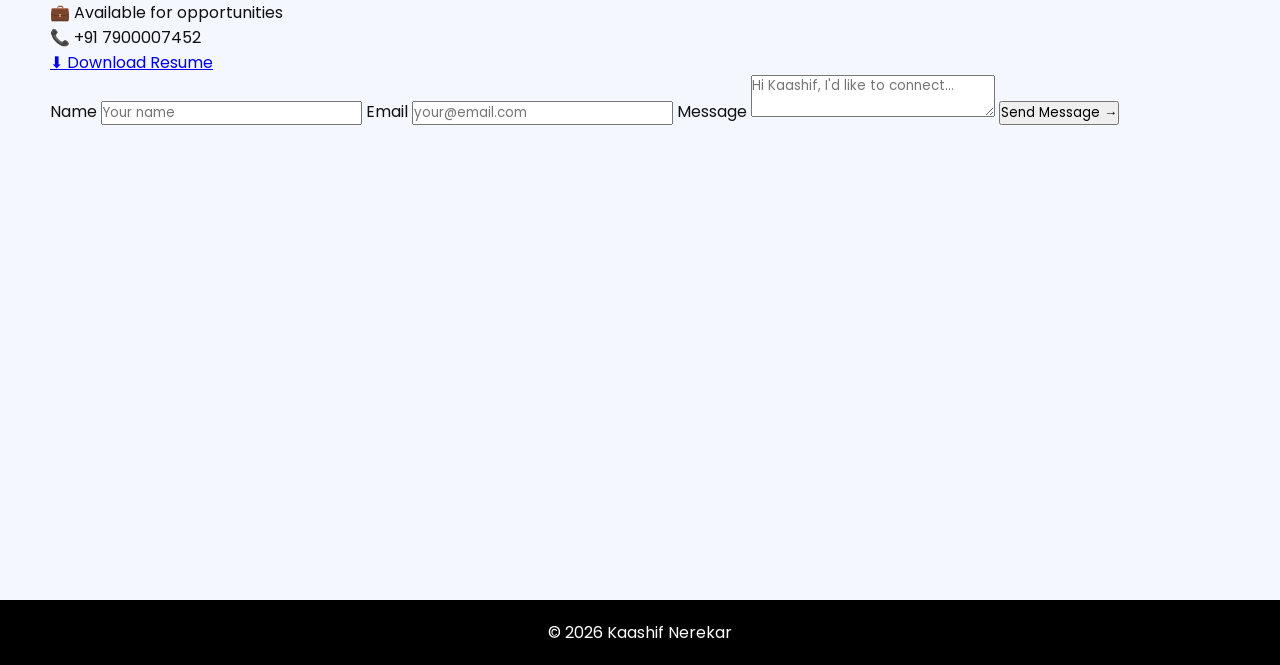
==== commit e8111de1: "Update index.html" ====
--- a/index.html
+++ b/index.html
@@ -191,11 +191,54 @@
 </section>
 
 <!-- CONTACT (LIGHT) -->
-<section id="contact" class="section light">
-  <h2>Contact</h2>
-  <p>Email: kaashifnerekar@gmail.com</p>
-  <p>Phone: +91 7900007452</p>
-  <p>Location: Thane, Maharashtra</p>
+<section id="contact" class="section light contact-section">
+
+  <div class="contact-container">
+
+    <!-- LEFT SIDE -->
+    <div class="contact-left">
+      <h5>CONTACT</h5>
+      <h2>Let's connect.</h2>
+
+      <p class="subtitle">
+        Open to opportunities, collaboration, and discussions.
+      </p>
+
+      <p class="desc">
+        Whether you want to discuss QA, testing strategies, or job opportunities —
+        I'd love to hear from you.
+      </p>
+
+      <div class="contact-info">
+        <div class="info-box">🔗 linkedin.com/in/yourprofile</div>
+        <div class="info-box">📍 Thane, Mumbai</div>
+        <div class="info-box">💼 Available for opportunities</div>
+        <div class="info-box">📞 +91 7900007452</div>
+      </div>
+
+      <a href="#" class="resume-btn">⬇ Download Resume</a>
+    </div>
+
+    <!-- RIGHT SIDE FORM -->
+    <div class="contact-right">
+
+      <form>
+        <label>Name</label>
+        <input type="text" placeholder="Your name">
+
+        <label>Email</label>
+        <input type="email" placeholder="your@email.com">
+
+        <label>Message</label>
+        <textarea placeholder="Hi Kaashif, I'd like to connect..."></textarea>
+
+        <button type="submit">Send Message →</button>
+      </form>
+
+    </div>
+
+  </div>
+
 </section>
 
 <footer>
--- a/style.css
+++ b/style.css
@@ -185,3 +185,96 @@
     gap: 20px;
   }
 }
+/* ABOUT SECTION */
+.about-container {
+  display: flex;
+  gap: 50px;
+  margin-top: 40px;
+}
+
+.about-left {
+  width: 50%;
+}
+
+.about-right {
+  width: 50%;
+}
+
+/* TITLE */
+.about-left h5 {
+  color: #7f8cff;
+  margin-bottom: 10px;
+}
+
+.about-left h2 {
+  font-size: 28px;
+  margin-bottom: 10px;
+}
+
+/* BOX */
+.about-box {
+  background: white;
+  padding: 20px;
+  border-radius: 10px;
+  margin: 20px 0;
+  line-height: 1.6;
+}
+
+/* QUOTE */
+.quote {
+  background: #e8e9ff;
+  padding: 15px;
+  border-left: 4px solid #7f8cff;
+  border-radius: 8px;
+  margin-top: 15px;
+  font-style: italic;
+}
+
+/* TAGS */
+.tags {
+  margin-top: 20px;
+}
+
+.tags span {
+  display: inline-block;
+  background: #dfe3ff;
+  padding: 8px 12px;
+  margin: 5px;
+  border-radius: 20px;
+  font-size: 12px;
+}
+
+/* SKILL BARS */
+.skill {
+  margin-bottom: 20px;
+}
+
+.skill p {
+  margin-bottom: 5px;
+}
+
+.bar {
+  width: 100%;
+  height: 6px;
+  background: #ddd;
+  border-radius: 10px;
+}
+
+.bar span {
+  display: block;
+  height: 100%;
+  background: #7f8cff;
+  border-radius: 10px;
+}
+
+/* RESPONSIVE */
+@media(max-width: 768px){
+  .about-container {
+    flex-direction: column;
+  }
+
+  .about-left,
+  .about-right {
+    width: 100%;
+  }
+}
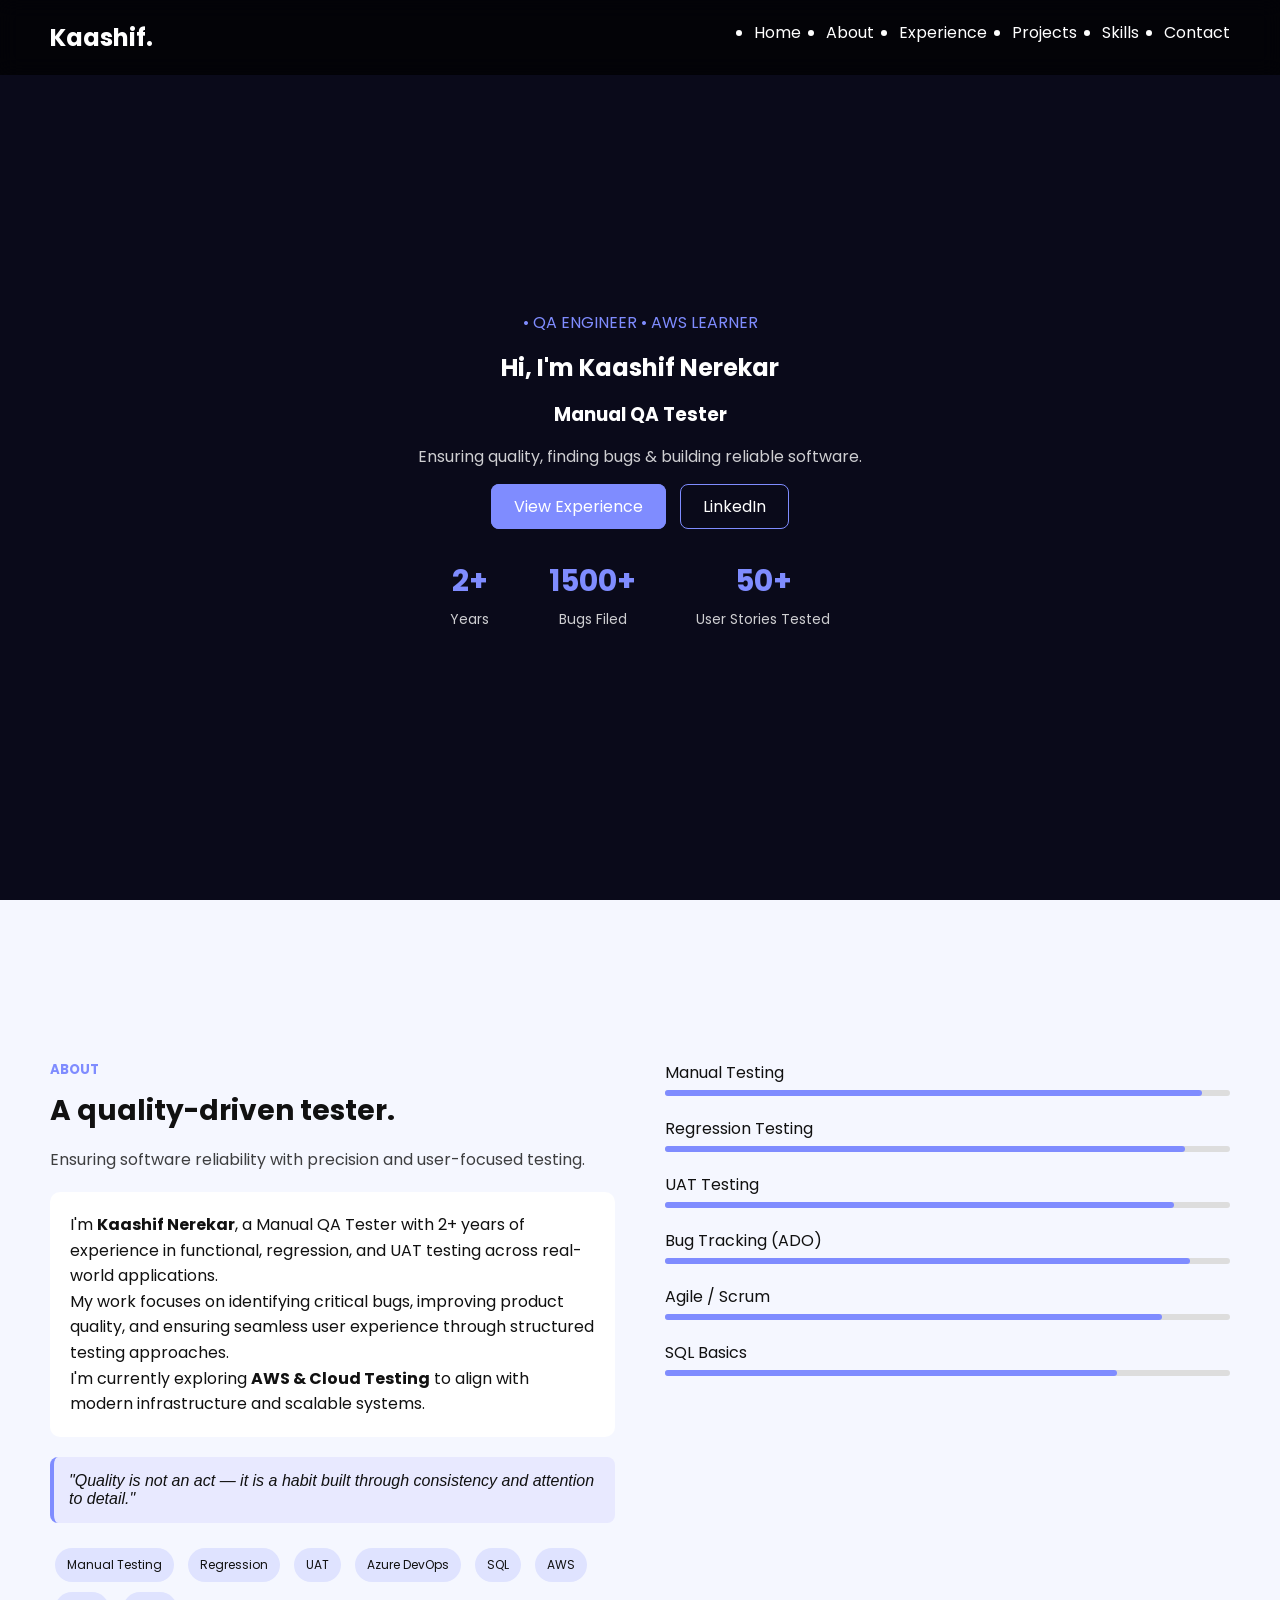
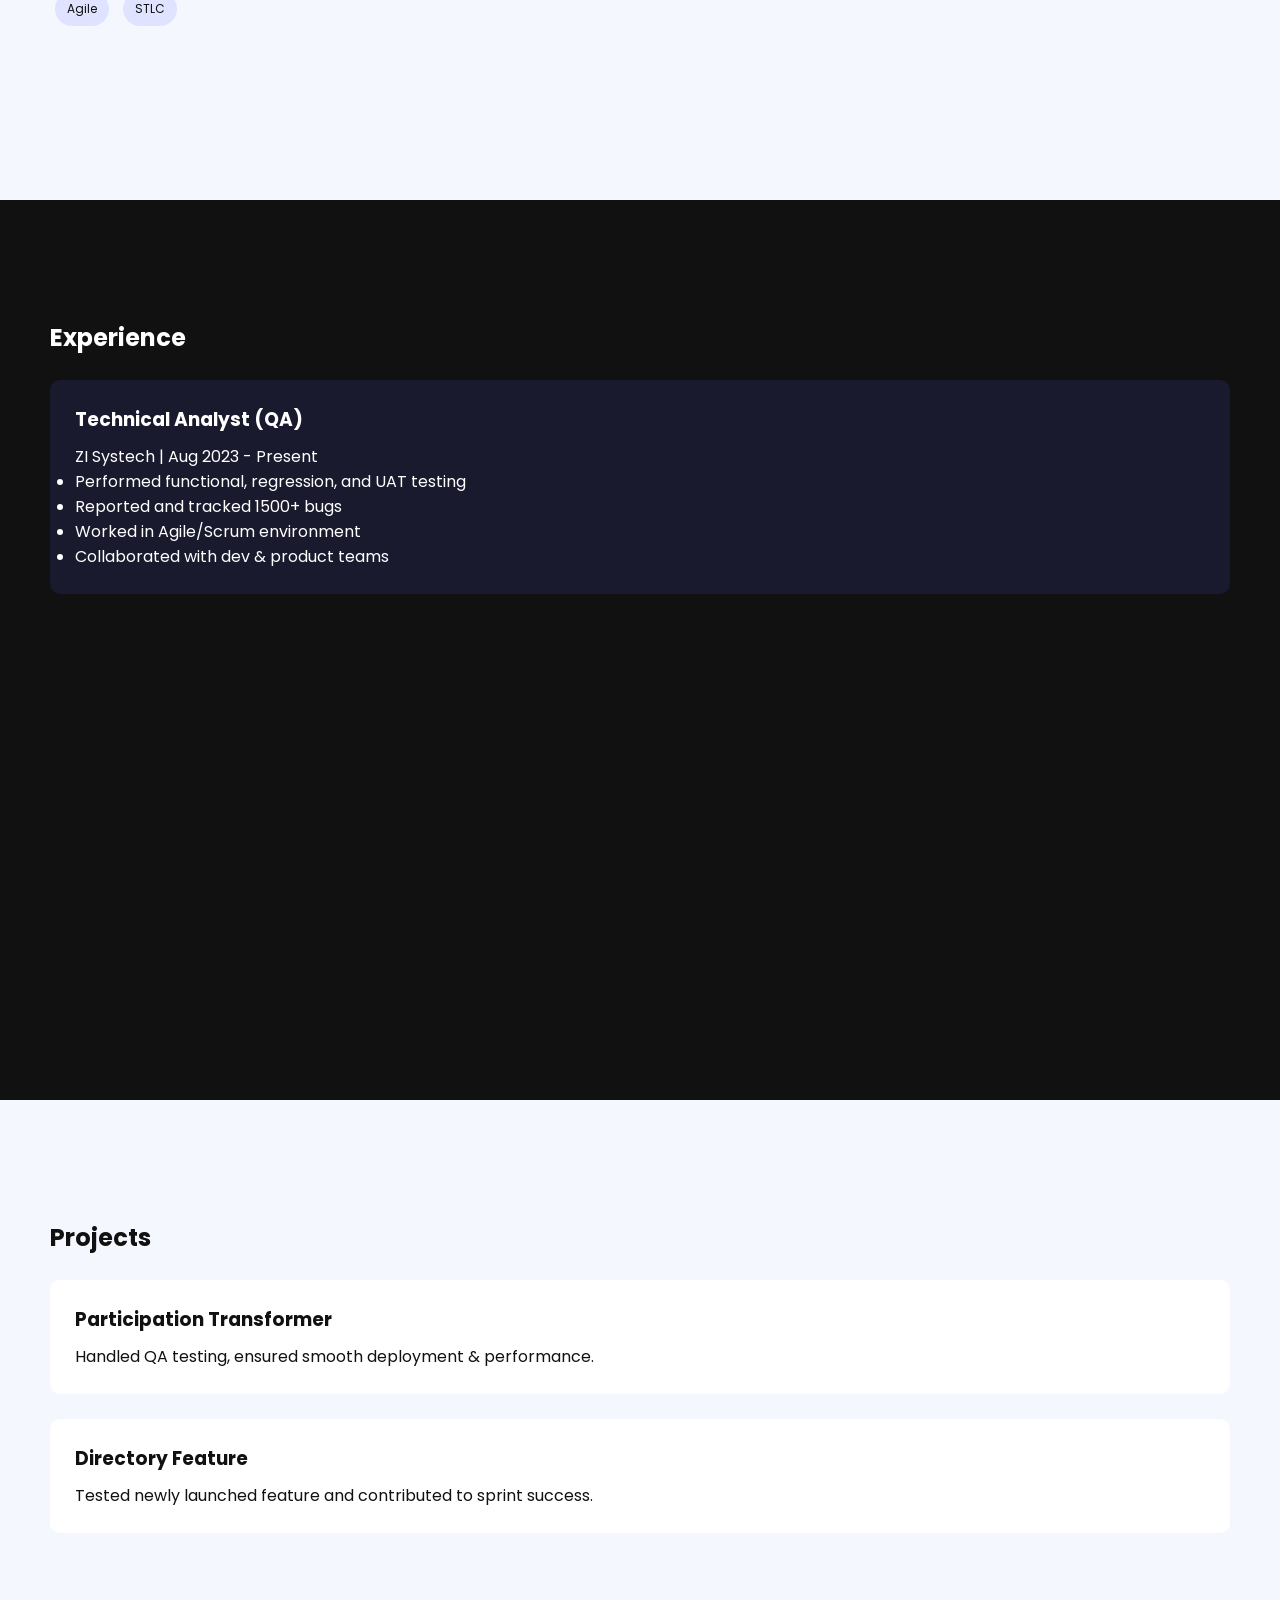
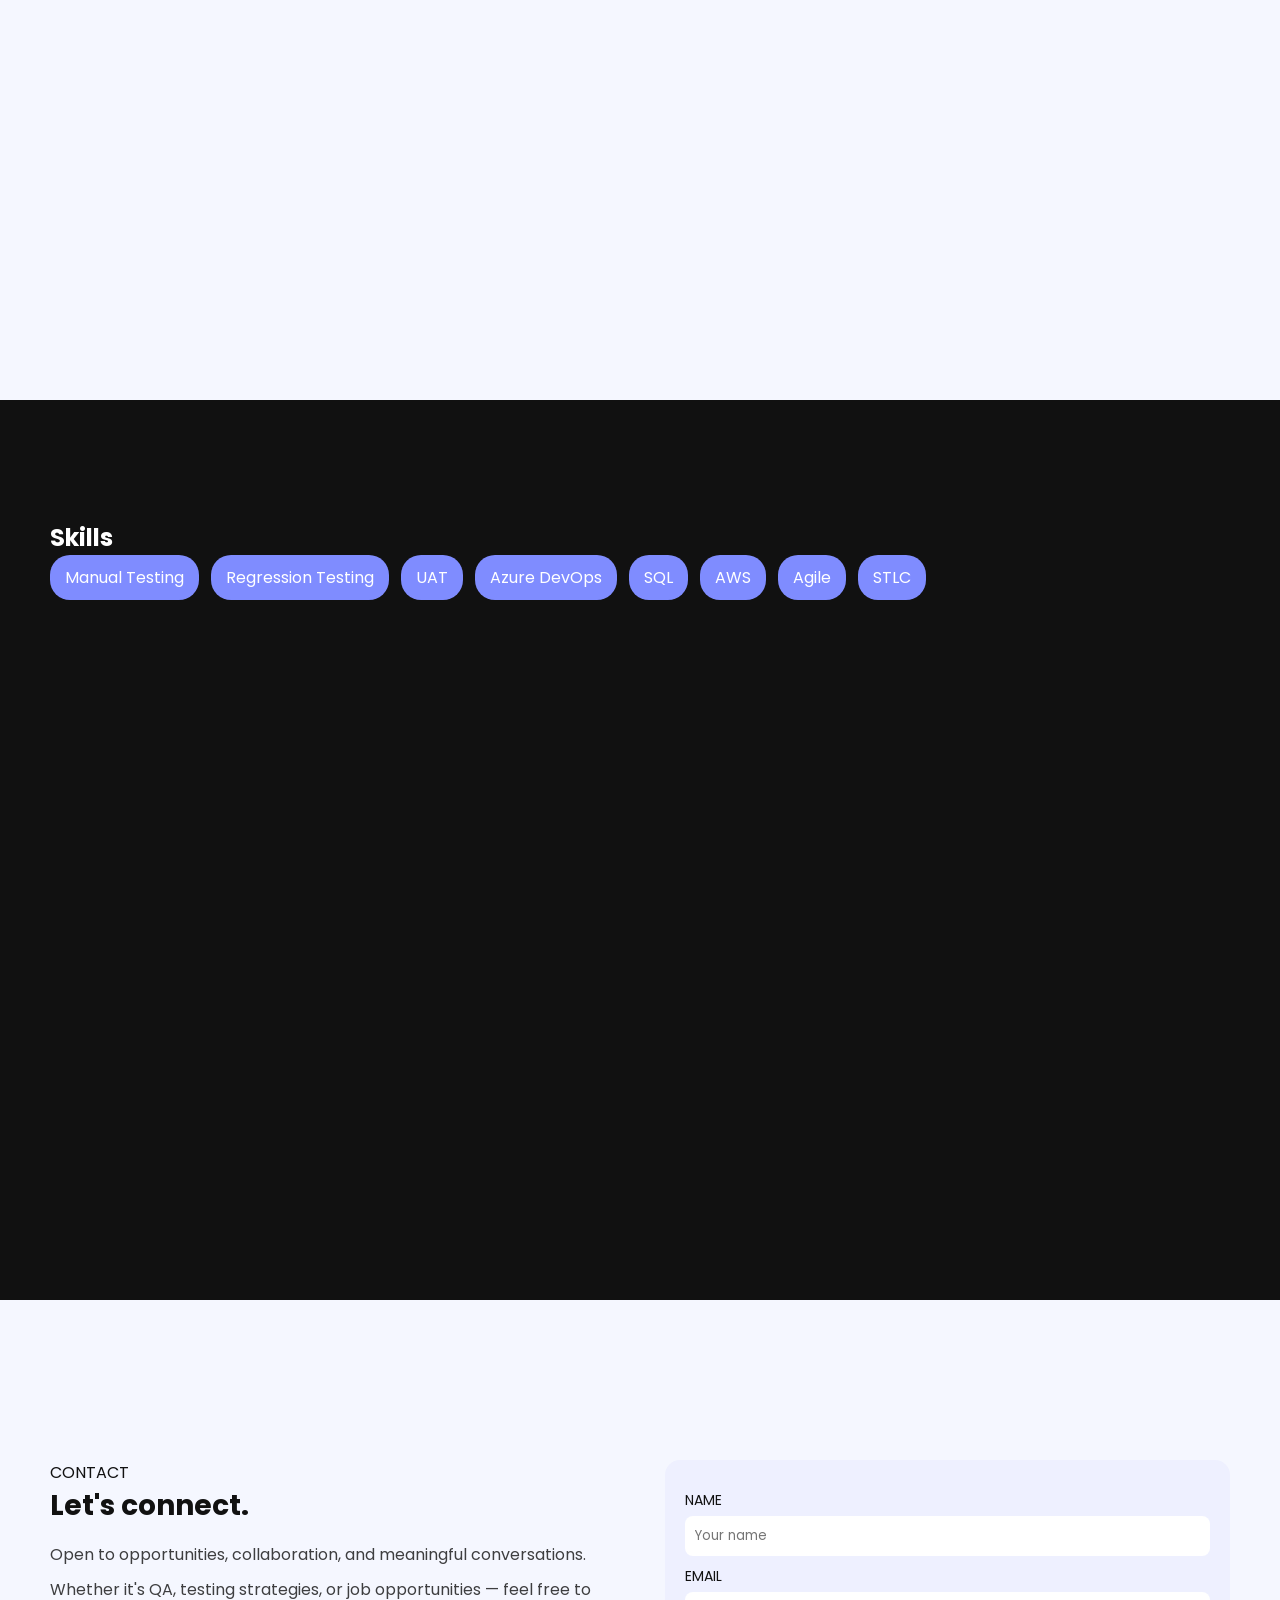
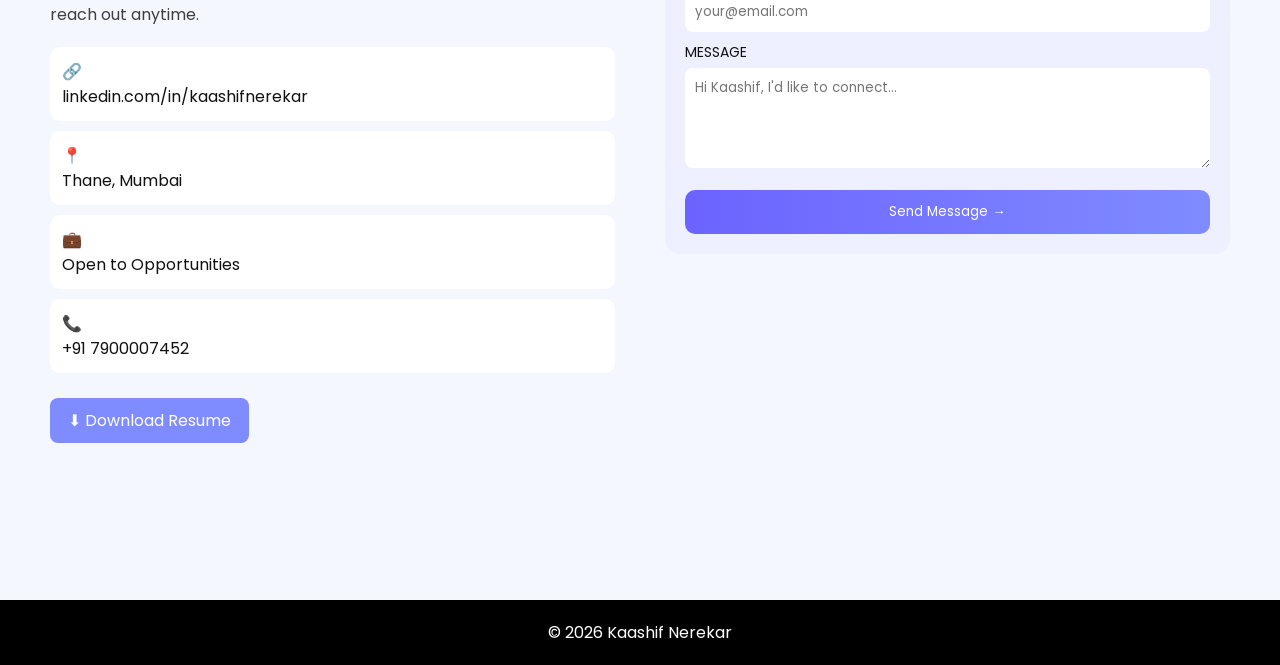
==== commit bb0cdfe6: "Update index.html" ====
--- a/index.html
+++ b/index.html
@@ -195,46 +195,64 @@
 
   <div class="contact-container">
 
-    <!-- LEFT SIDE -->
+    <!-- LEFT -->
     <div class="contact-left">
-      <h5>CONTACT</h5>
+      <span class="contact-tag">CONTACT</span>
+
       <h2>Let's connect.</h2>
 
       <p class="subtitle">
-        Open to opportunities, collaboration, and discussions.
+        Open to opportunities, collaboration, and meaningful conversations.
       </p>
 
       <p class="desc">
-        Whether you want to discuss QA, testing strategies, or job opportunities —
-        I'd love to hear from you.
+        Whether it's QA, testing strategies, or job opportunities —
+        feel free to reach out anytime.
       </p>
 
       <div class="contact-info">
-        <div class="info-box">🔗 linkedin.com/in/yourprofile</div>
-        <div class="info-box">📍 Thane, Mumbai</div>
-        <div class="info-box">💼 Available for opportunities</div>
-        <div class="info-box">📞 +91 7900007452</div>
+
+        <div class="info-box">
+          <div class="icon">🔗</div>
+          <p>linkedin.com/in/kaashifnerekar</p>
+        </div>
+
+        <div class="info-box">
+          <div class="icon red">📍</div>
+          <p>Thane, Mumbai</p>
+        </div>
+
+        <div class="info-box">
+          <div class="icon purple">💼</div>
+          <p>Open to Opportunities</p>
+        </div>
+
+        <div class="info-box">
+          <div class="icon green">📞</div>
+          <p>+91 7900007452</p>
+        </div>
+
       </div>
 
       <a href="#" class="resume-btn">⬇ Download Resume</a>
     </div>
 
-    <!-- RIGHT SIDE FORM -->
+    <!-- RIGHT -->
     <div class="contact-right">
-
       <form>
-        <label>Name</label>
+
+        <label>NAME</label>
         <input type="text" placeholder="Your name">
 
-        <label>Email</label>
+        <label>EMAIL</label>
         <input type="email" placeholder="your@email.com">
 
-        <label>Message</label>
+        <label>MESSAGE</label>
         <textarea placeholder="Hi Kaashif, I'd like to connect..."></textarea>
 
         <button type="submit">Send Message →</button>
+
       </form>
-
     </div>
 
   </div>
--- a/style.css
+++ b/style.css
@@ -278,3 +278,106 @@
     width: 100%;
   }
 }
+/* CONTACT SECTION */
+.contact-container {
+  display: flex;
+  gap: 50px;
+  margin-top: 40px;
+}
+
+.contact-left {
+  width: 50%;
+}
+
+.contact-right {
+  width: 50%;
+}
+
+/* LEFT TEXT */
+.contact-left h5 {
+  color: #7f8cff;
+  margin-bottom: 10px;
+}
+
+.contact-left h2 {
+  font-size: 28px;
+  margin-bottom: 10px;
+}
+
+.desc {
+  margin-top: 10px;
+  opacity: 0.8;
+}
+
+/* INFO BOXES */
+.contact-info {
+  margin-top: 20px;
+}
+
+.info-box {
+  background: white;
+  padding: 12px;
+  border-radius: 10px;
+  margin-bottom: 10px;
+}
+
+/* RESUME BUTTON */
+.resume-btn {
+  display: inline-block;
+  margin-top: 15px;
+  padding: 10px 18px;
+  background: #7f8cff;
+  color: white;
+  text-decoration: none;
+  border-radius: 8px;
+}
+
+/* FORM */
+form {
+  background: #eef0ff;
+  padding: 20px;
+  border-radius: 15px;
+}
+
+form label {
+  display: block;
+  margin-top: 10px;
+  font-size: 14px;
+}
+
+form input,
+form textarea {
+  width: 100%;
+  padding: 10px;
+  margin-top: 5px;
+  border-radius: 8px;
+  border: none;
+}
+
+form textarea {
+  height: 100px;
+}
+
+/* BUTTON */
+form button {
+  margin-top: 15px;
+  width: 100%;
+  padding: 12px;
+  background: linear-gradient(to right, #6c63ff, #7f8cff);
+  border: none;
+  color: white;
+  border-radius: 10px;
+  cursor: pointer;
+}
+
+/* RESPONSIVE */
+@media(max-width: 768px){
+  .contact-container {
+    flex-direction: column;
+  }
+
+  .contact-left,
+  .contact-right {
+    width: 100%;
+  }
+}
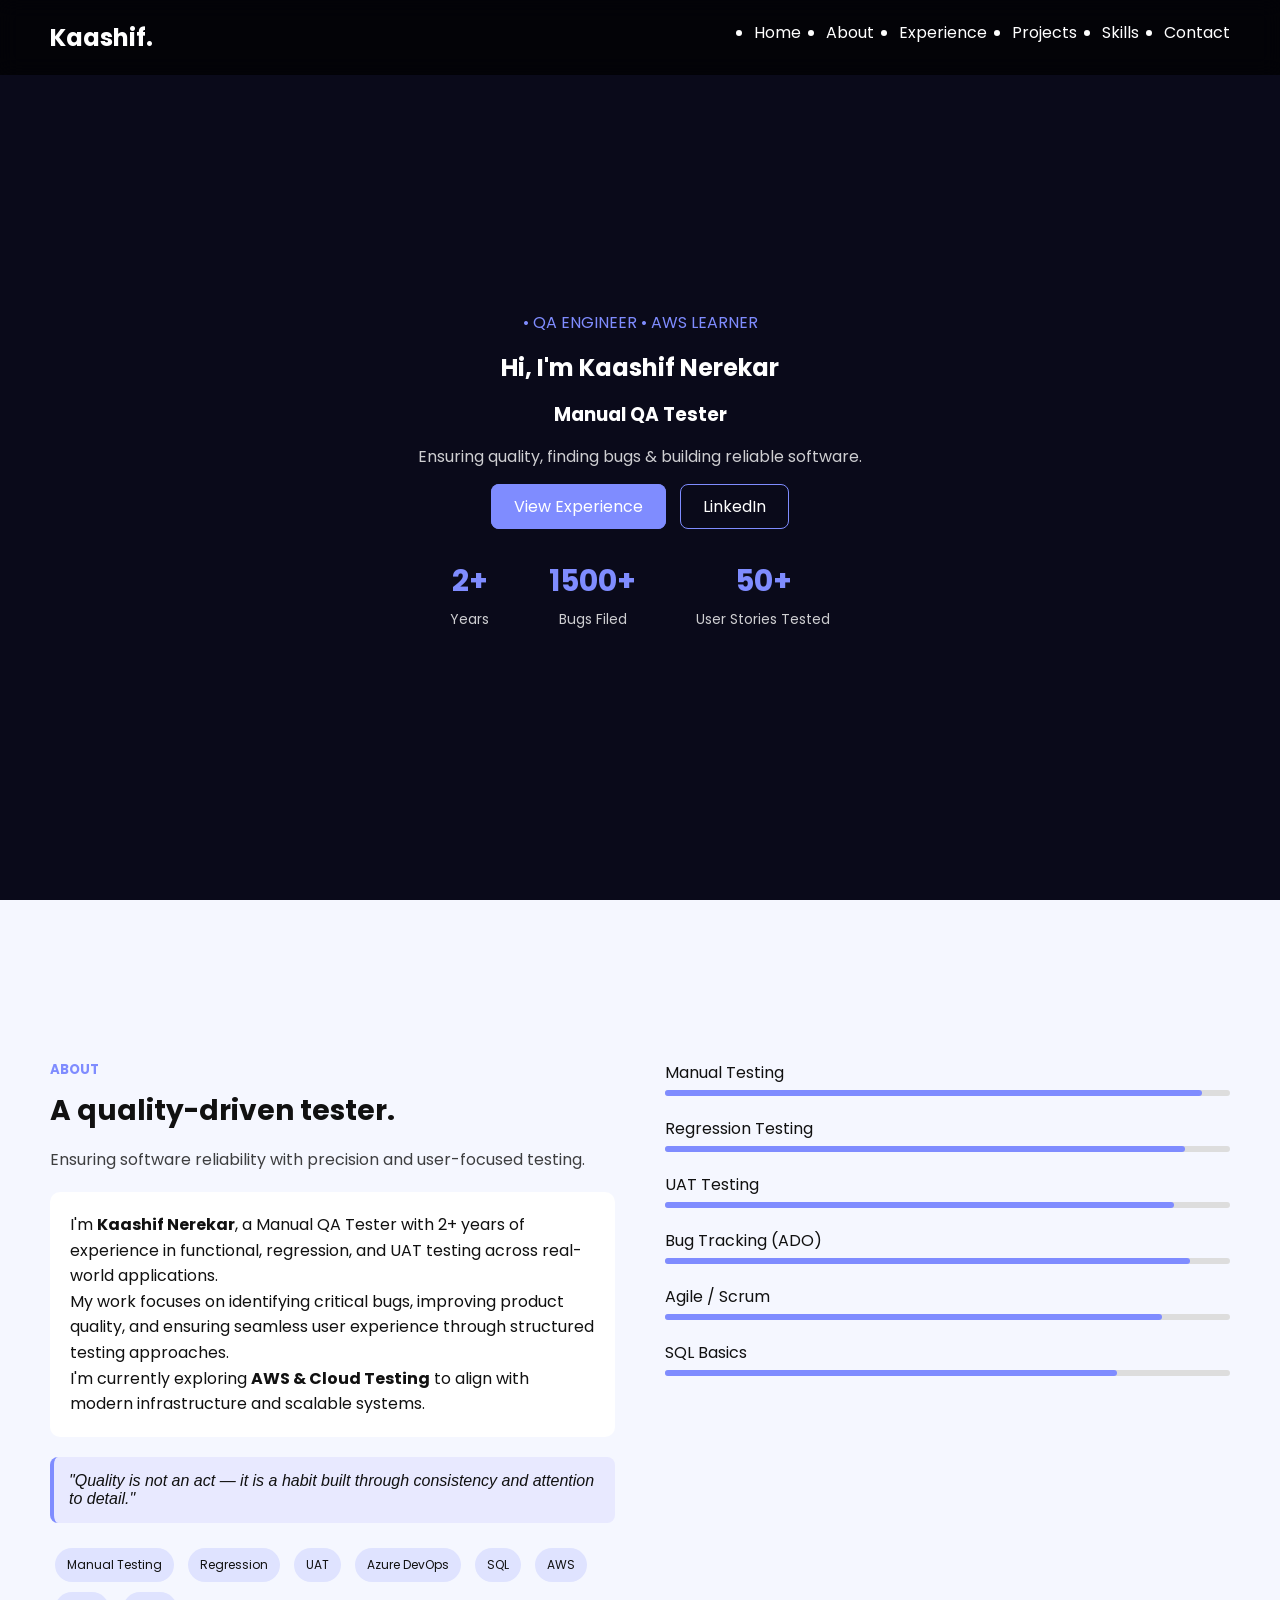
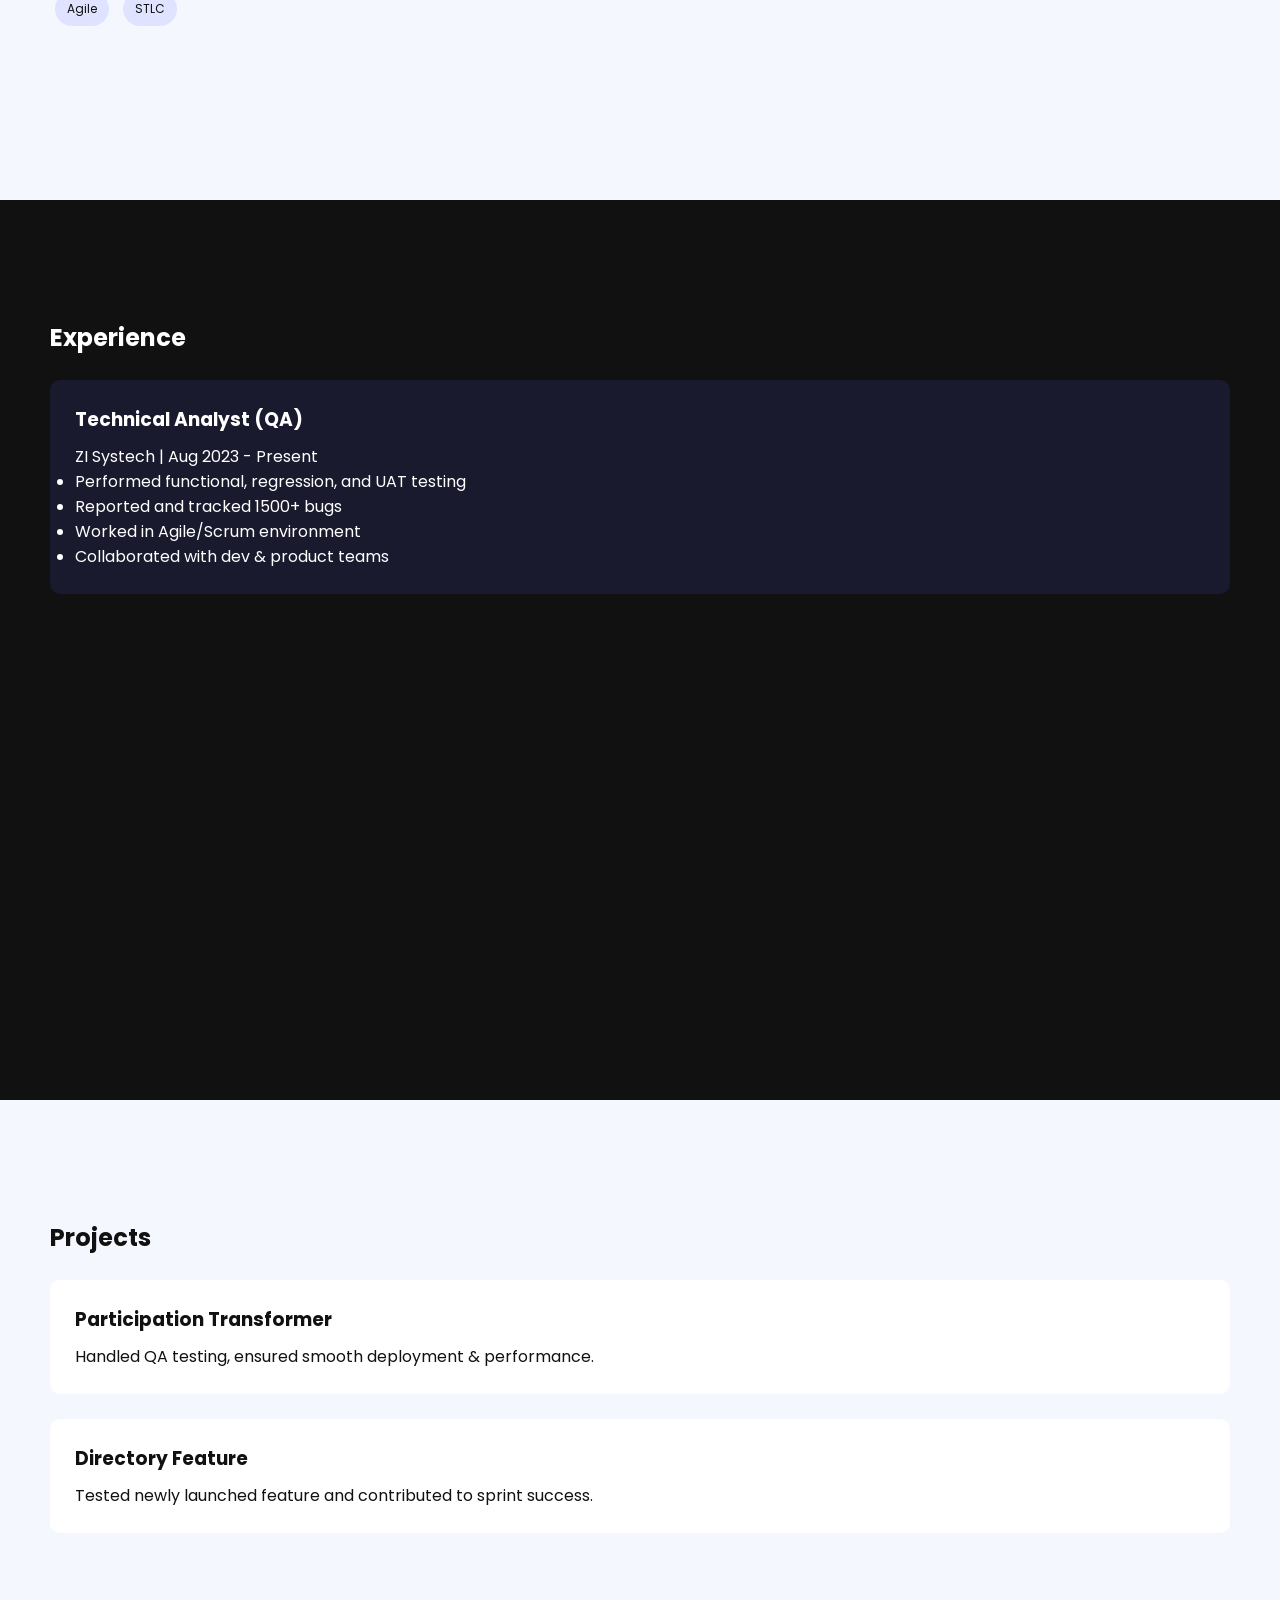
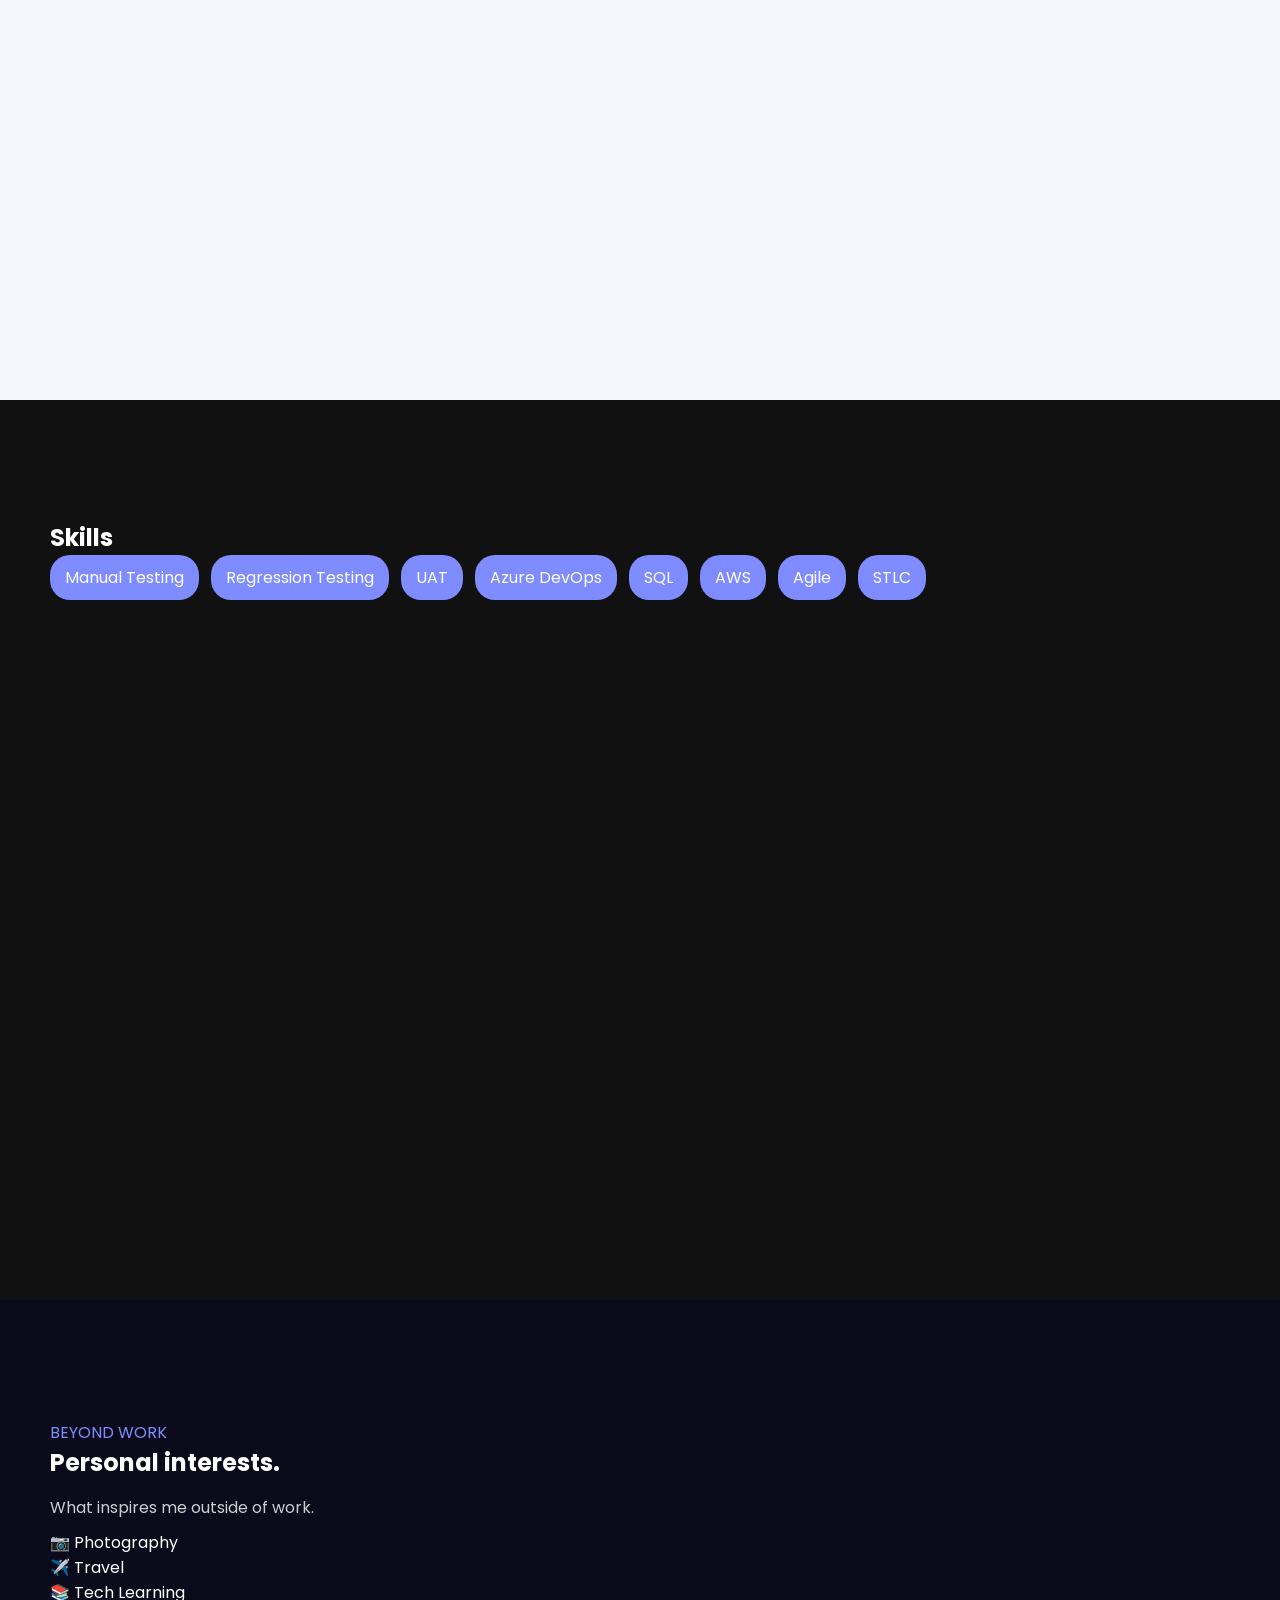
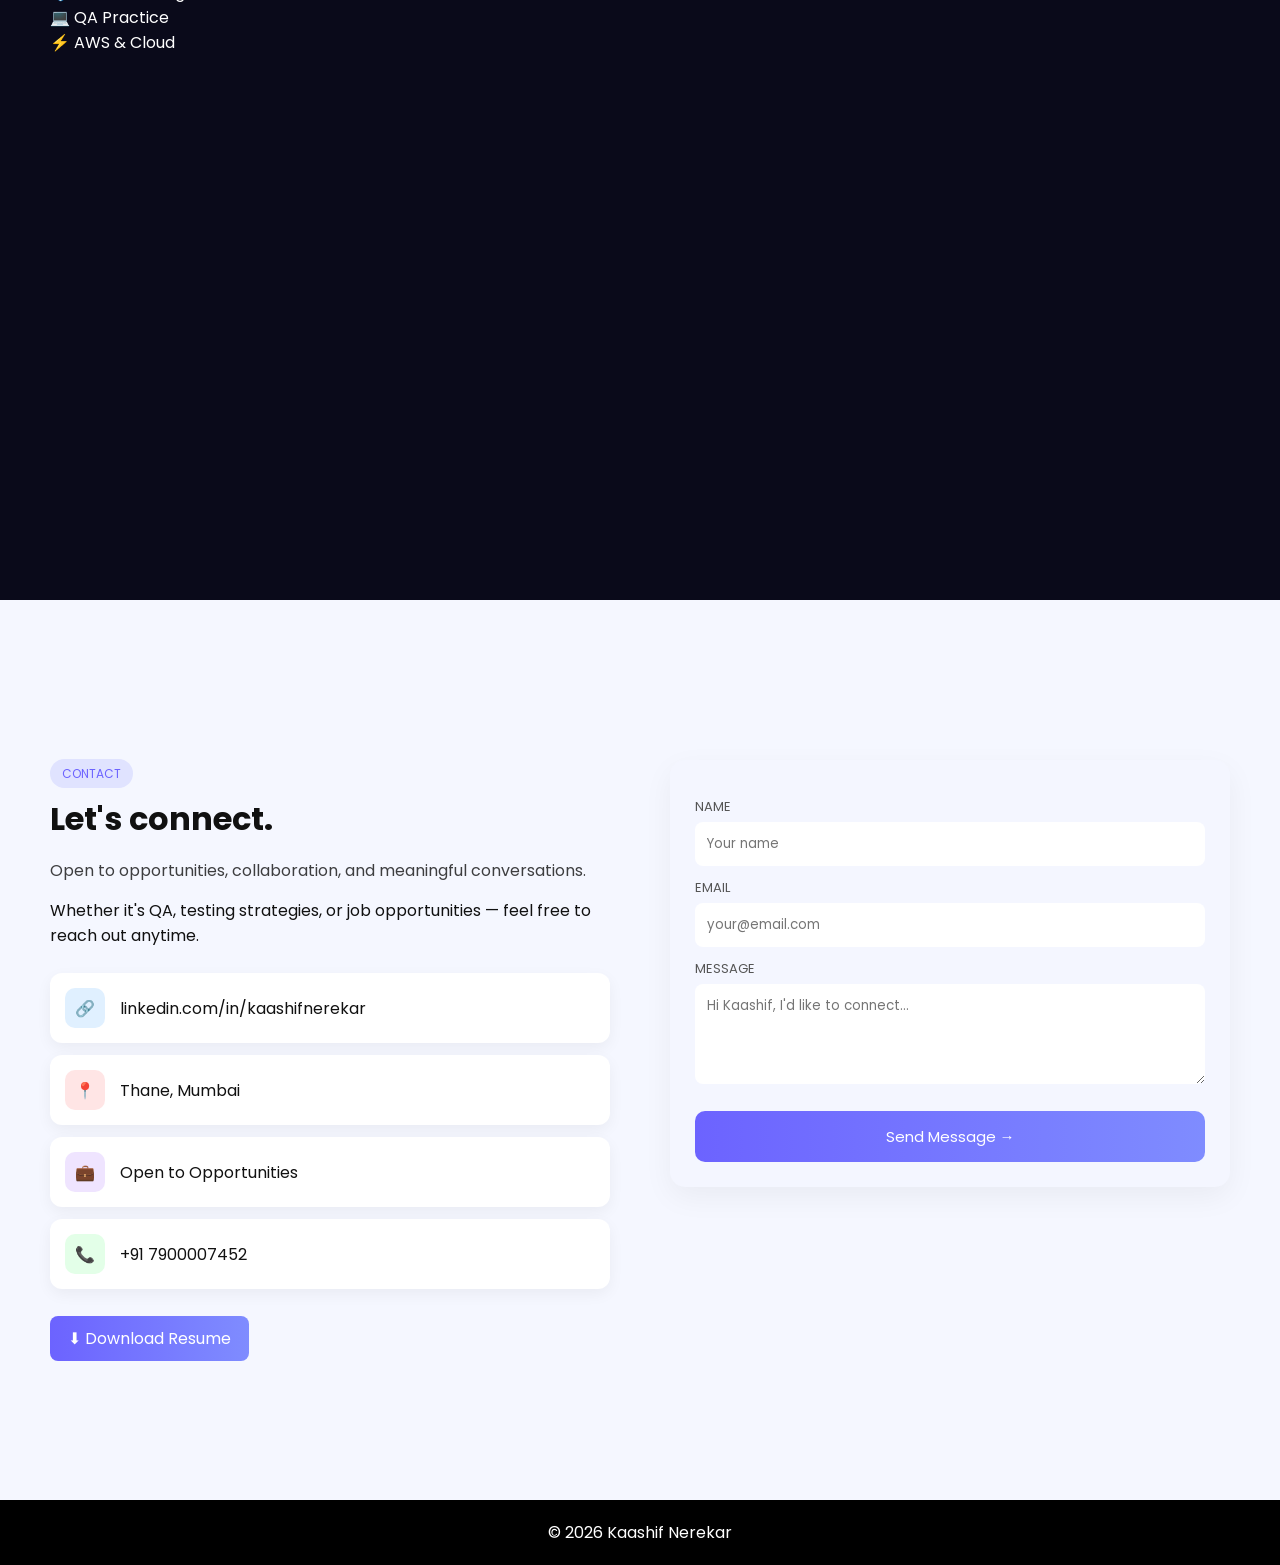
==== commit 7554b9b6: "Update index.html" ====
--- a/index.html
+++ b/index.html
@@ -189,7 +189,27 @@
     <span>STLC</span>
   </div>
 </section>
-
+<!-- PERSONAL INTERESTS -->
+<section id="interests" class="section interests">
+
+  <div class="interests-container">
+
+    <span class="tag">BEYOND WORK</span>
+
+    <h2>Personal interests.</h2>
+    <p class="subtitle">What inspires me outside of work.</p>
+
+    <div class="interest-list">
+      <div class="interest">📷 Photography</div>
+      <div class="interest">✈️ Travel</div>
+      <div class="interest">📚 Tech Learning</div>
+      <div class="interest">💻 QA Practice</div>
+      <div class="interest">⚡ AWS & Cloud</div>
+    </div>
+
+  </div>
+
+</section>
 <!-- CONTACT (LIGHT) -->
 <section id="contact" class="section light contact-section">
 
--- a/style.css
+++ b/style.css
@@ -281,7 +281,7 @@
 /* CONTACT SECTION */
 .contact-container {
   display: flex;
-  gap: 50px;
+  gap: 60px;
   margin-top: 40px;
 }
 
@@ -293,65 +293,91 @@
   width: 50%;
 }
 
-/* LEFT TEXT */
-.contact-left h5 {
-  color: #7f8cff;
-  margin-bottom: 10px;
-}
-
+/* TAG */
+.contact-tag {
+  background: #e0e3ff;
+  color: #6c63ff;
+  padding: 6px 12px;
+  border-radius: 20px;
+  font-size: 12px;
+}
+
+/* TEXT */
 .contact-left h2 {
-  font-size: 28px;
-  margin-bottom: 10px;
+  font-size: 32px;
+  margin: 10px 0;
 }
 
 .desc {
-  margin-top: 10px;
-  opacity: 0.8;
+  margin-top: 15px;
+  color: #555;
 }
 
 /* INFO BOXES */
 .contact-info {
-  margin-top: 20px;
+  margin-top: 25px;
 }
 
 .info-box {
+  display: flex;
+  align-items: center;
+  gap: 15px;
   background: white;
-  padding: 12px;
-  border-radius: 10px;
-  margin-bottom: 10px;
-}
-
-/* RESUME BUTTON */
+  padding: 15px;
+  border-radius: 12px;
+  margin-bottom: 12px;
+  box-shadow: 0 5px 15px rgba(0,0,0,0.05);
+}
+
+/* ICON */
+.icon {
+  width: 40px;
+  height: 40px;
+  background: #e0f0ff;
+  display: flex;
+  align-items: center;
+  justify-content: center;
+  border-radius: 10px;
+}
+
+.icon.red { background: #ffe5e5; }
+.icon.purple { background: #efe4ff; }
+.icon.green { background: #e3ffe8; }
+
+/* BUTTON */
 .resume-btn {
   display: inline-block;
   margin-top: 15px;
   padding: 10px 18px;
-  background: #7f8cff;
+  background: linear-gradient(to right, #6c63ff, #7f8cff);
   color: white;
+  border-radius: 8px;
   text-decoration: none;
-  border-radius: 8px;
 }
 
 /* FORM */
 form {
-  background: #eef0ff;
-  padding: 20px;
+  background: #f4f6ff;
+  padding: 25px;
   border-radius: 15px;
+  box-shadow: 0 10px 30px rgba(0,0,0,0.05);
 }
 
 form label {
   display: block;
-  margin-top: 10px;
-  font-size: 14px;
+  margin-top: 12px;
+  font-size: 13px;
+  color: #555;
 }
 
 form input,
 form textarea {
   width: 100%;
-  padding: 10px;
+  padding: 12px;
   margin-top: 5px;
   border-radius: 8px;
   border: none;
+  background: white;
 }
 
 form textarea {
@@ -360,14 +386,20 @@
 
 /* BUTTON */
 form button {
-  margin-top: 15px;
+  margin-top: 20px;
   width: 100%;
-  padding: 12px;
+  padding: 14px;
   background: linear-gradient(to right, #6c63ff, #7f8cff);
   border: none;
   color: white;
   border-radius: 10px;
+  font-size: 15px;
   cursor: pointer;
+  transition: 0.3s;
+}
+
+form button:hover {
+  transform: scale(1.03);
 }
 
 /* RESPONSIVE */
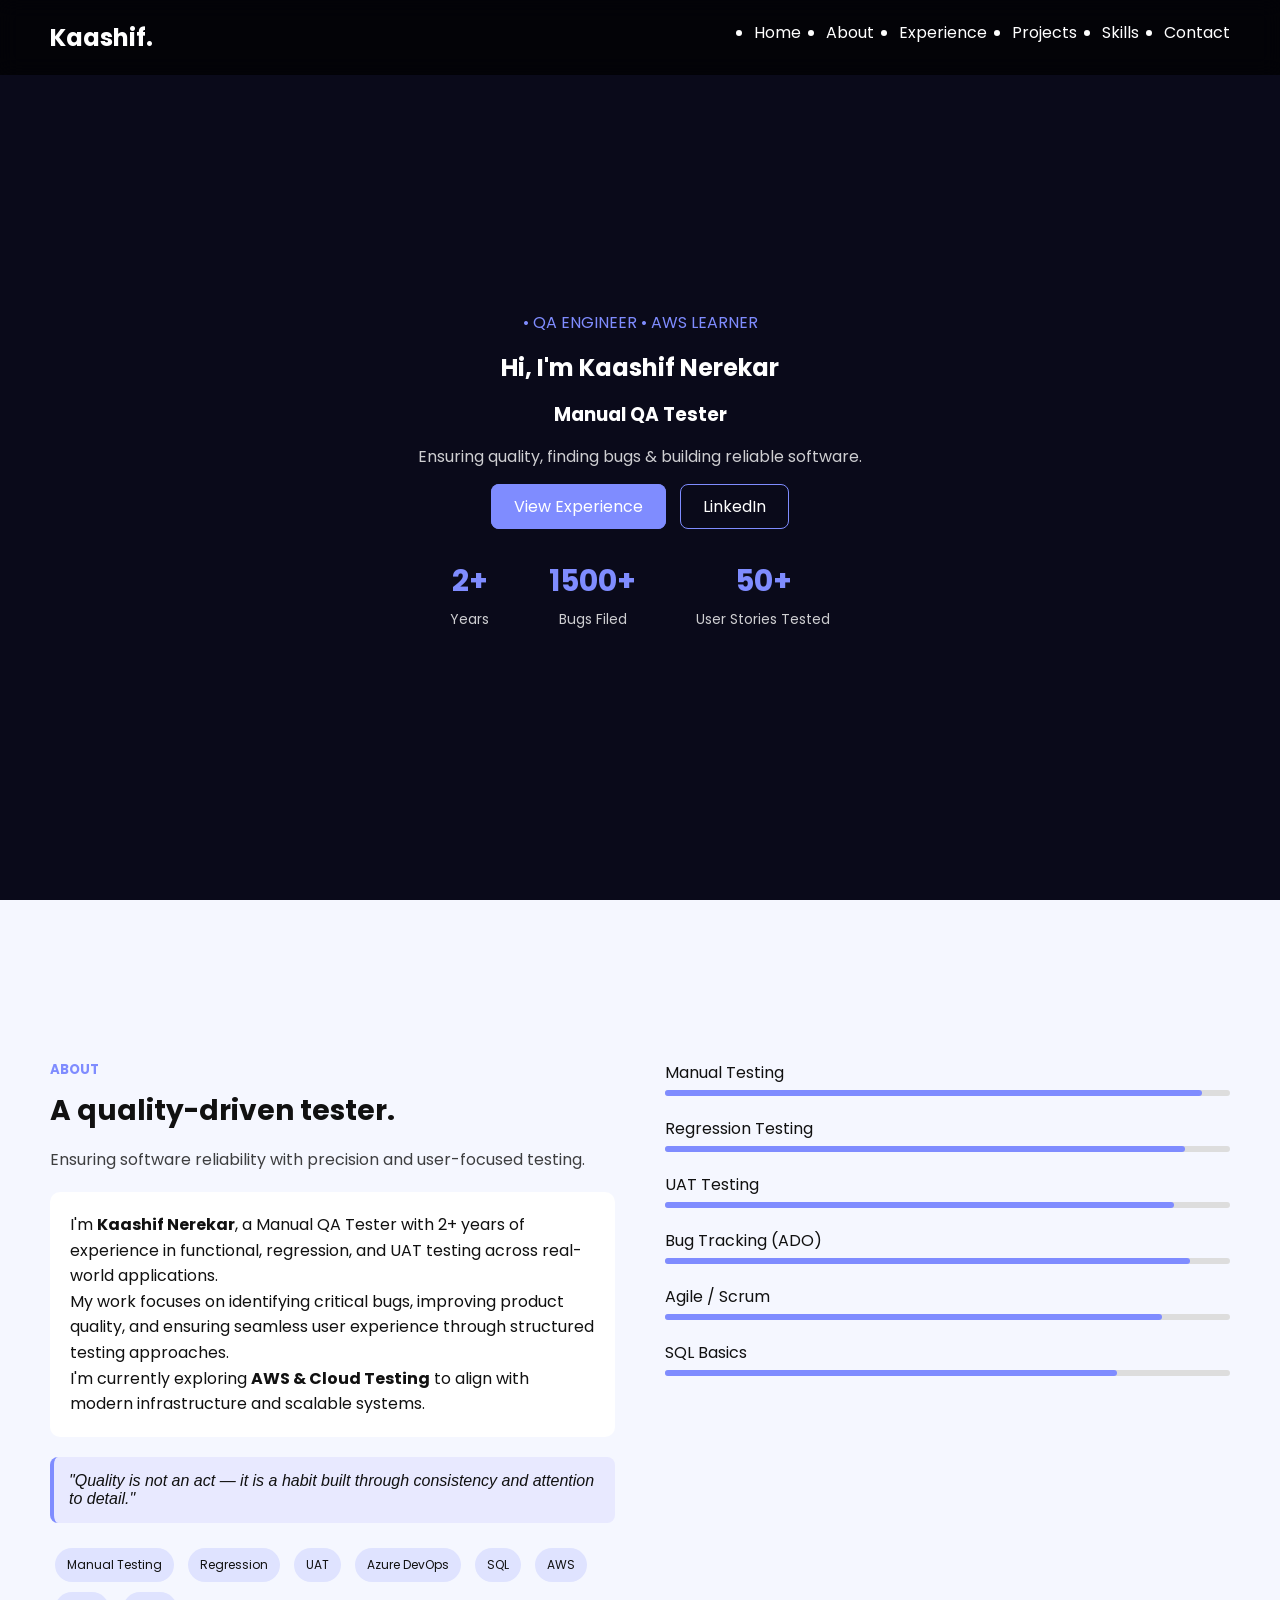
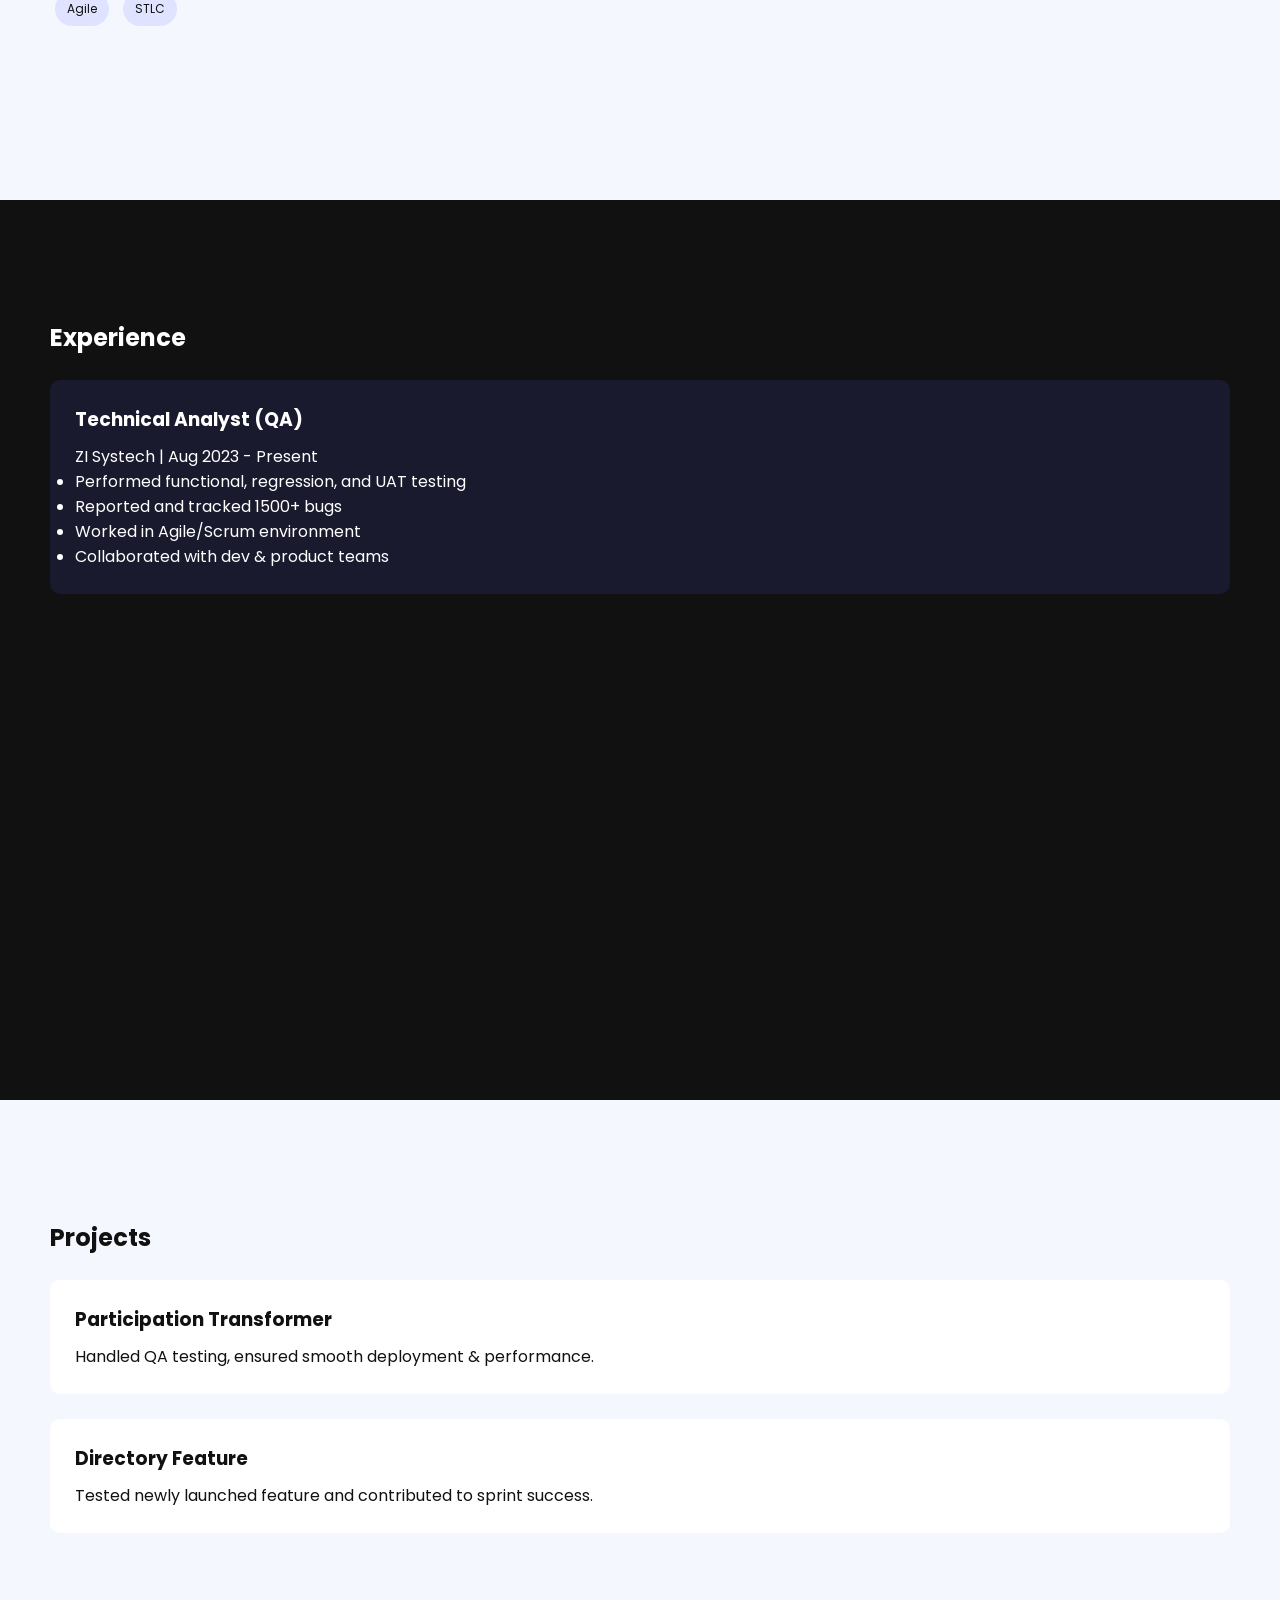
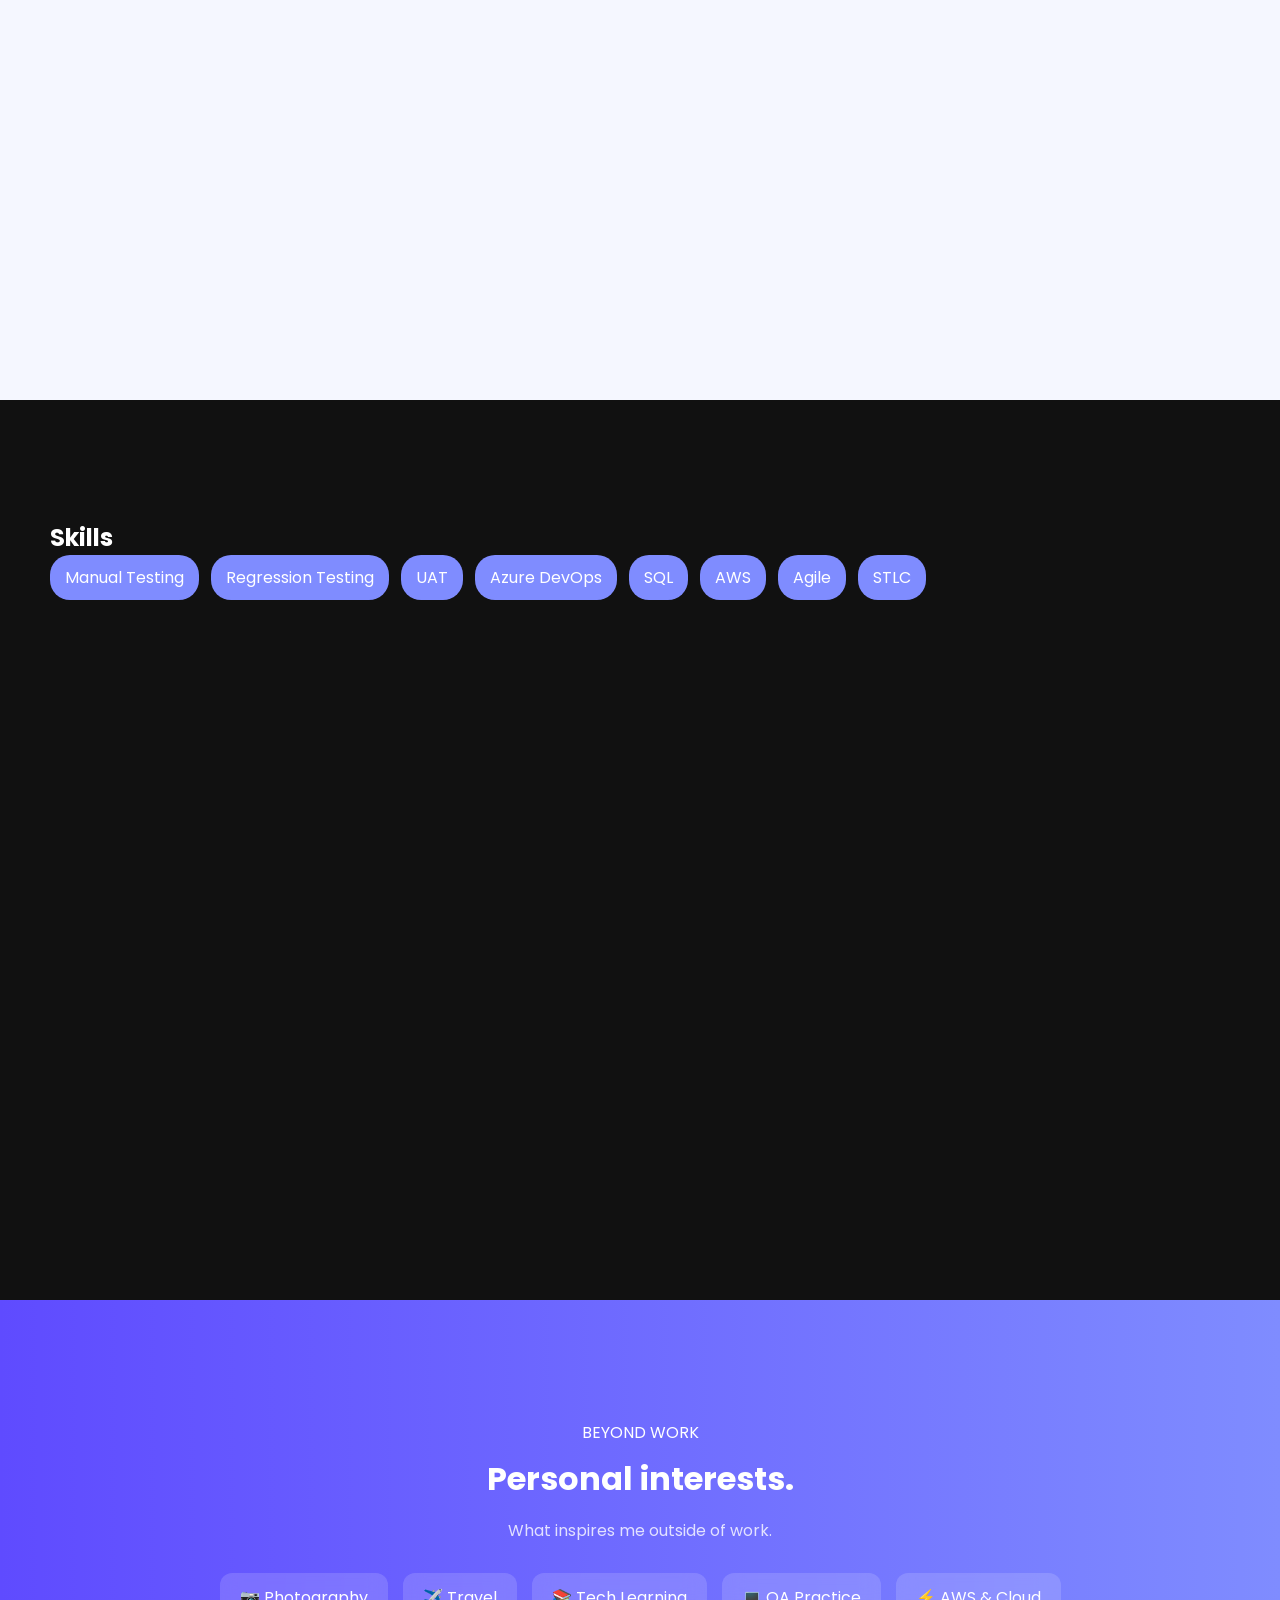
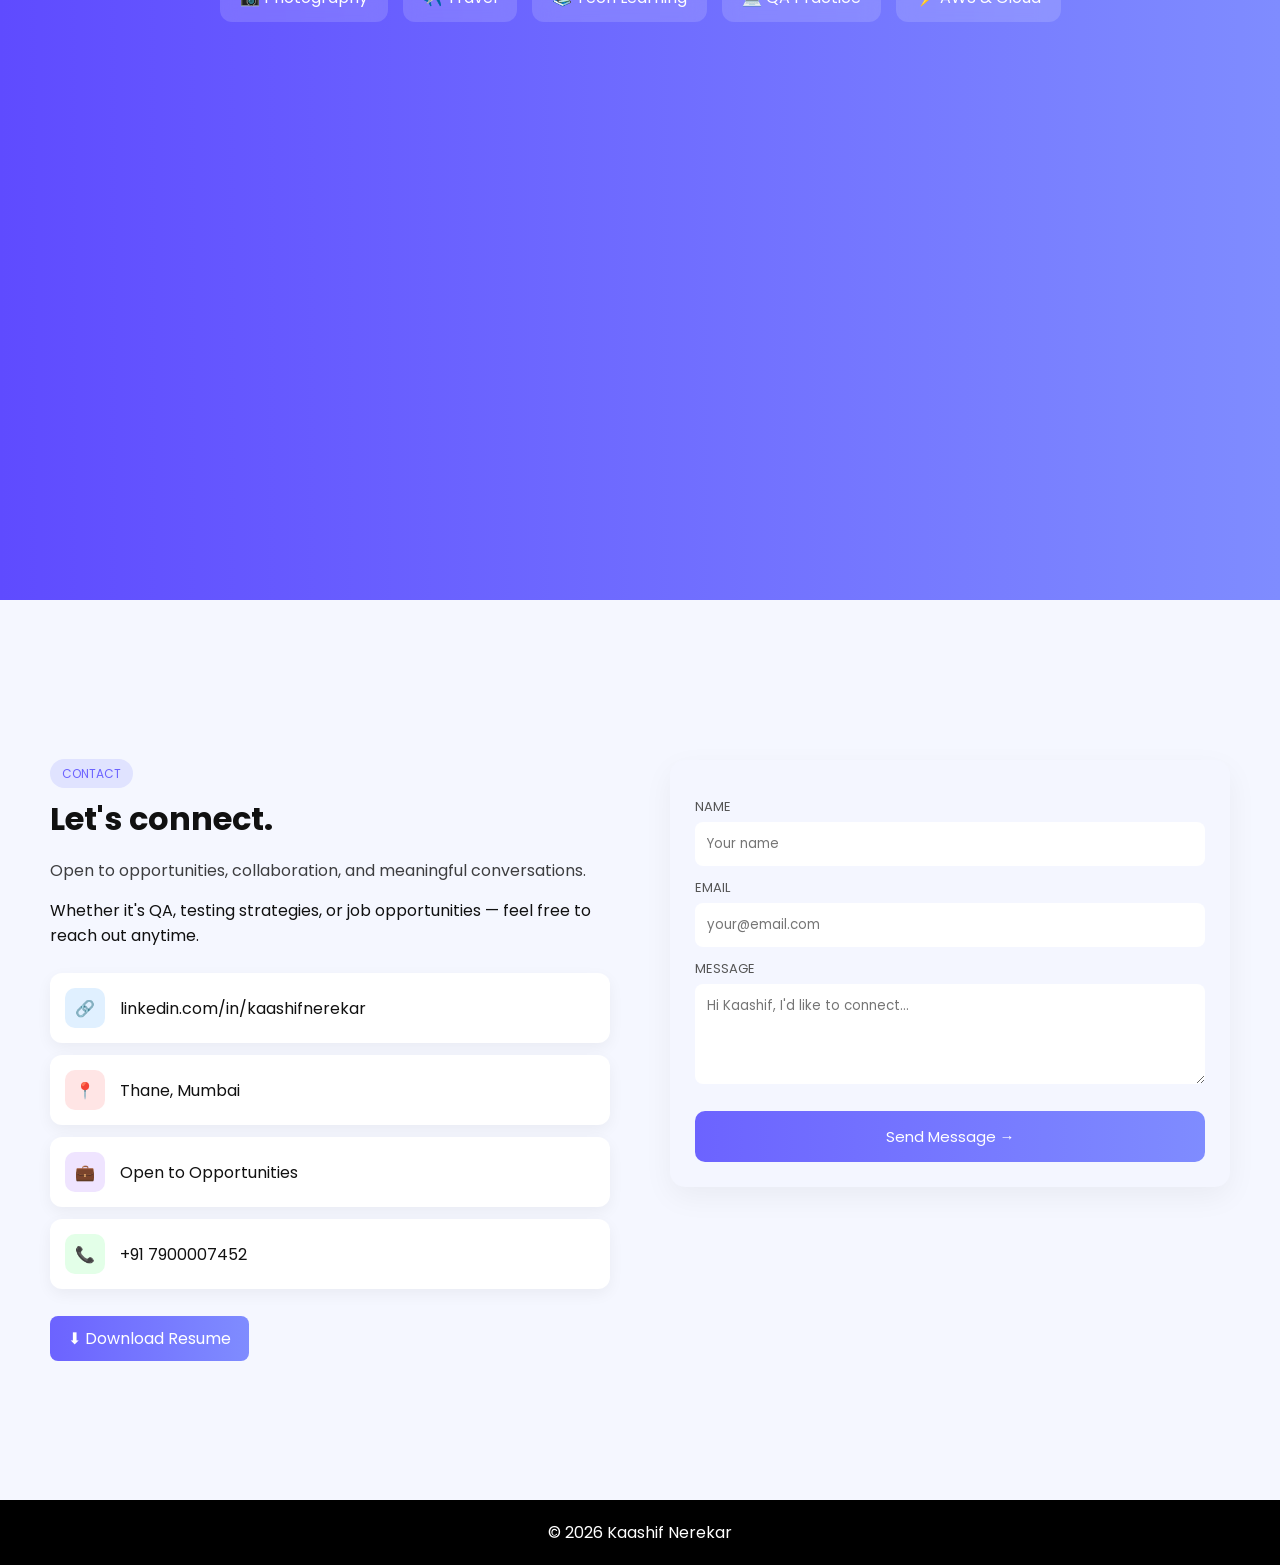
==== commit e47a3bc9: "Update index.html" ====
--- a/index.html
+++ b/index.html
@@ -194,7 +194,7 @@
 
   <div class="interests-container">
 
-    <span class="tag">BEYOND WORK</span>
+    <span class="interest-tag">BEYOND WORK</span>
 
     <h2>Personal interests.</h2>
     <p class="subtitle">What inspires me outside of work.</p>
--- a/style.css
+++ b/style.css
@@ -413,3 +413,56 @@
     width: 100%;
   }
 }
+/* INTERESTS SECTION */
+.interests {
+  background: linear-gradient(to right, #5f4bff, #7f8cff);
+  color: white;
+  text-align: center;
+}
+
+.interests-container {
+  max-width: 900px;
+  margin: auto;
+}
+
+/* TAG */
+.interests .tag {
+  display: inline-block;
+  background: rgba(255,255,255,0.2);
+  padding: 6px 12px;
+  border-radius: 20px;
+  font-size: 12px;
+  margin-bottom: 10px;
+}
+
+/* TITLE */
+.interests h2 {
+  font-size: 32px;
+  margin: 10px 0;
+}
+
+.interests .subtitle {
+  opacity: 0.8;
+}
+
+/* INTEREST ITEMS */
+.interest-list {
+  margin-top: 30px;
+  display: flex;
+  justify-content: center;
+  gap: 15px;
+  flex-wrap: wrap;
+}
+
+.interest {
+  background: rgba(255,255,255,0.15);
+  padding: 12px 20px;
+  border-radius: 12px;
+  backdrop-filter: blur(10px);
+  transition: 0.3s;
+}
+
+.interest:hover {
+  background: rgba(255,255,255,0.3);
+  transform: translateY(-3px);
+}
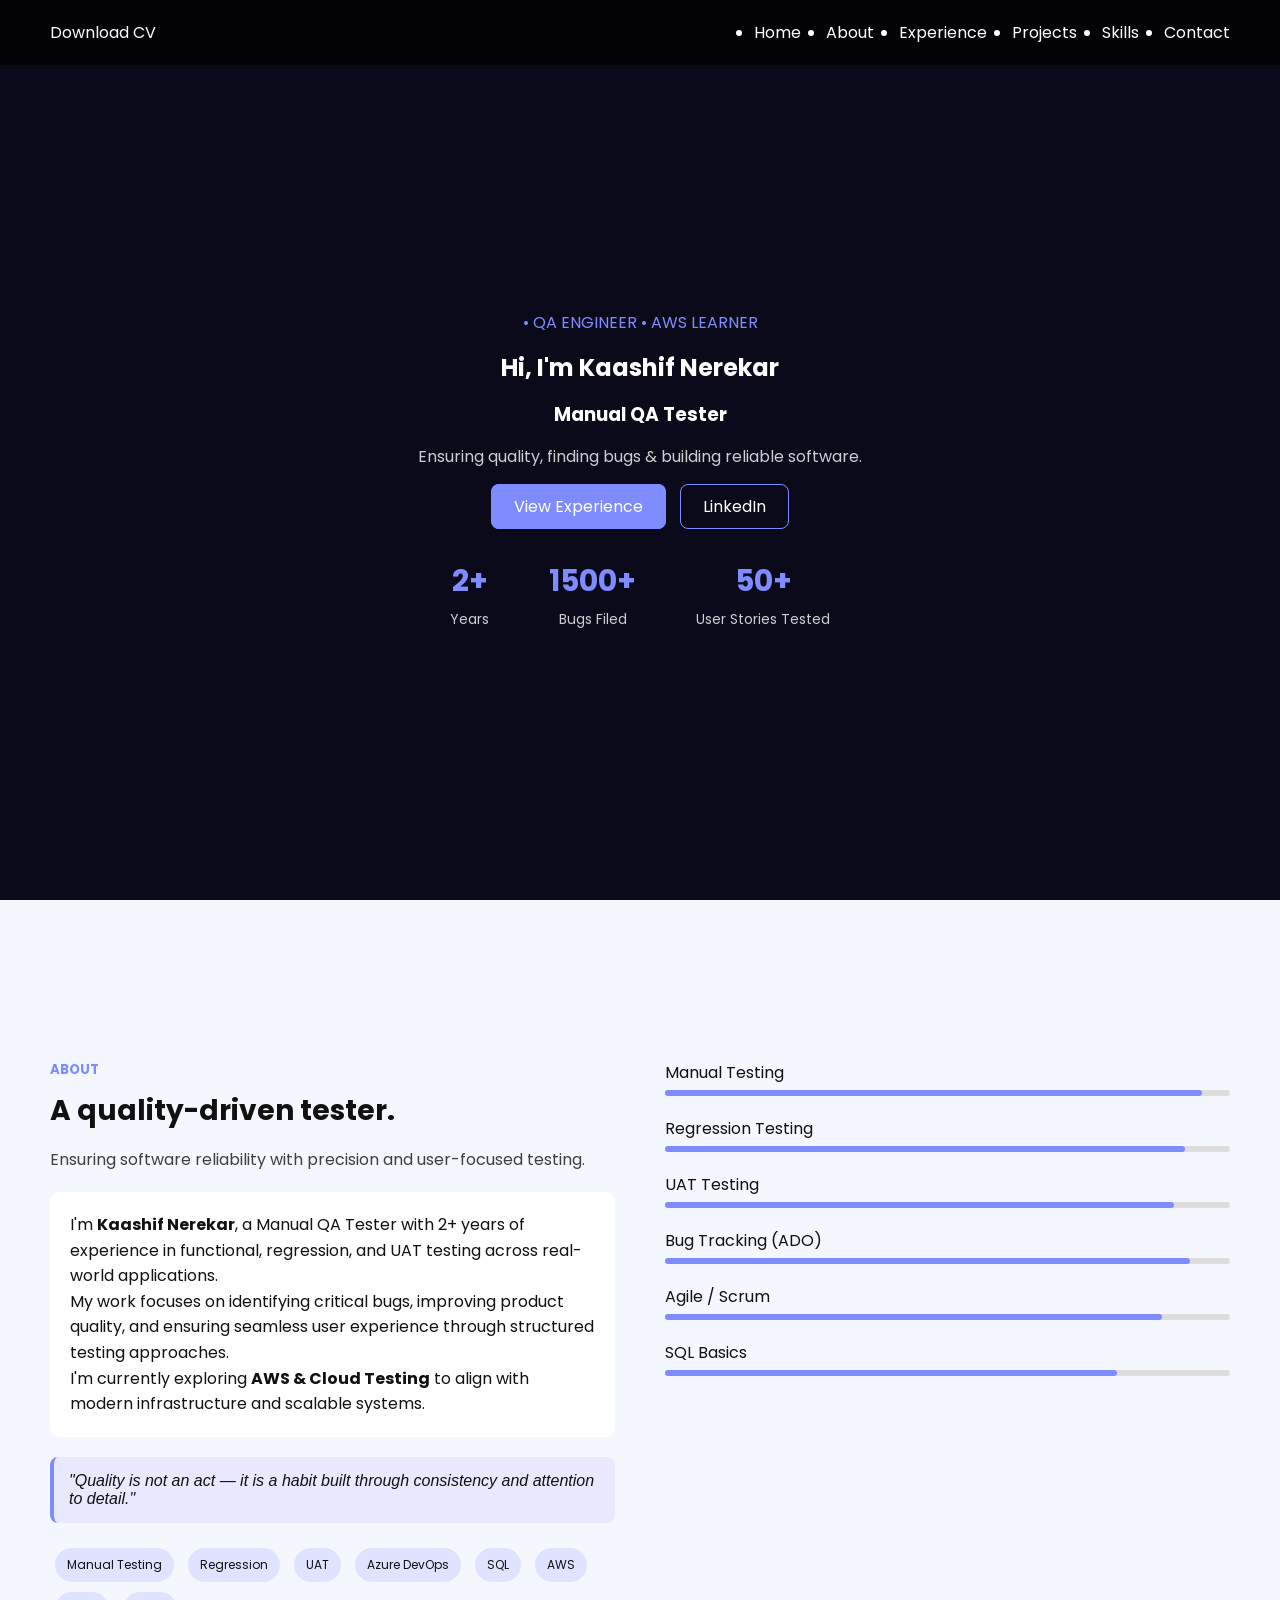
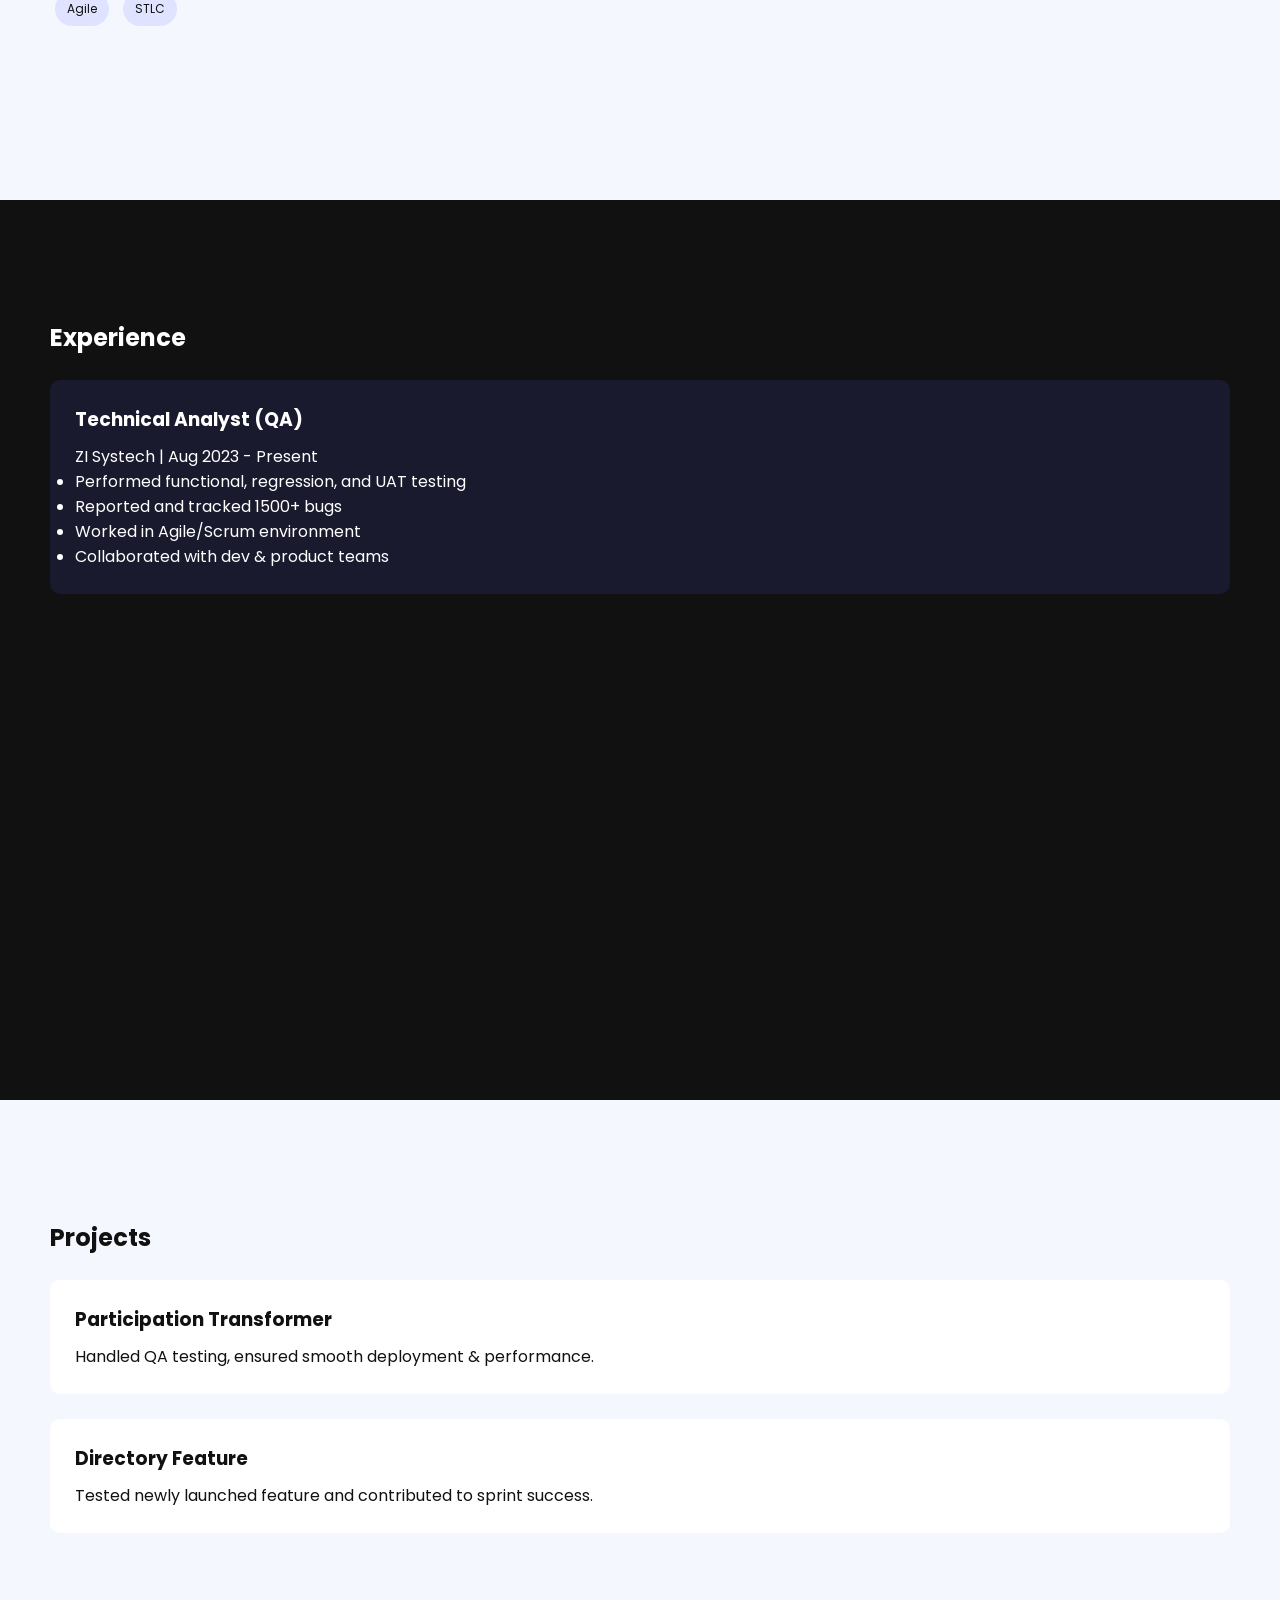
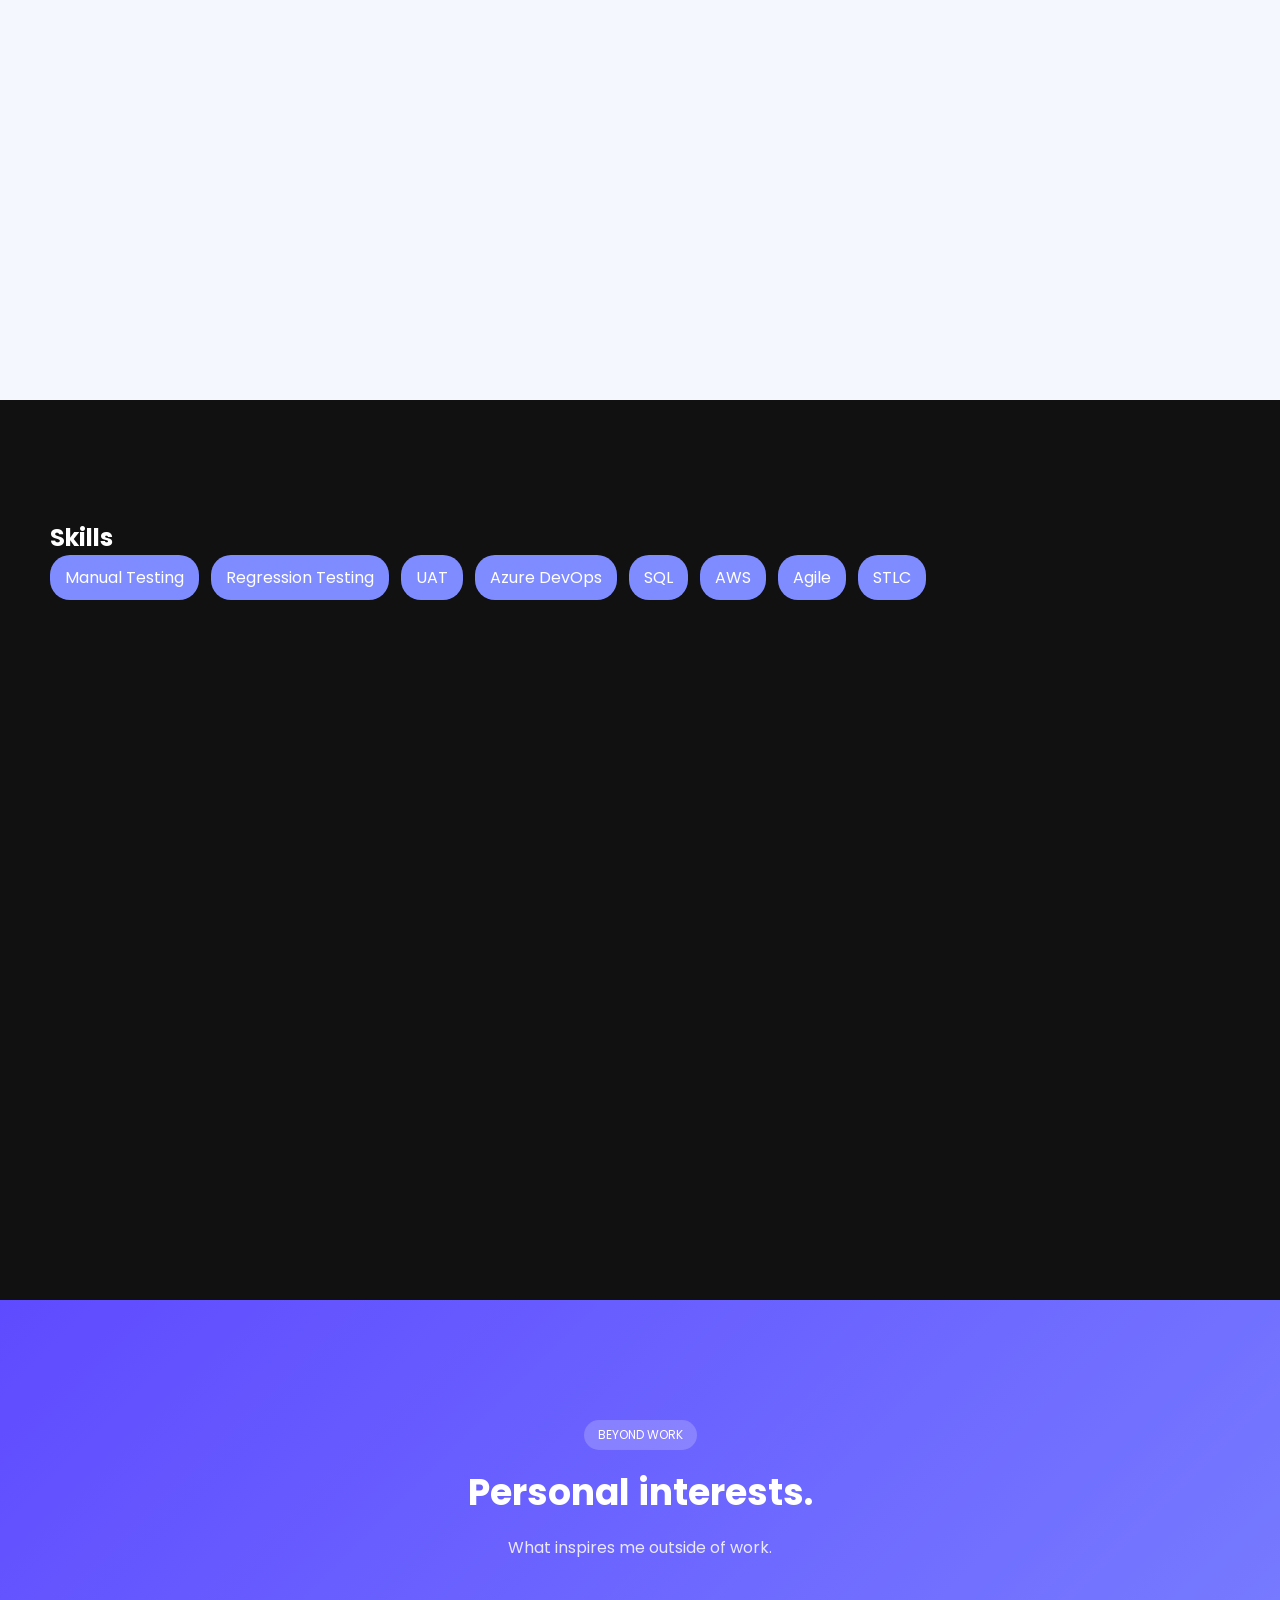
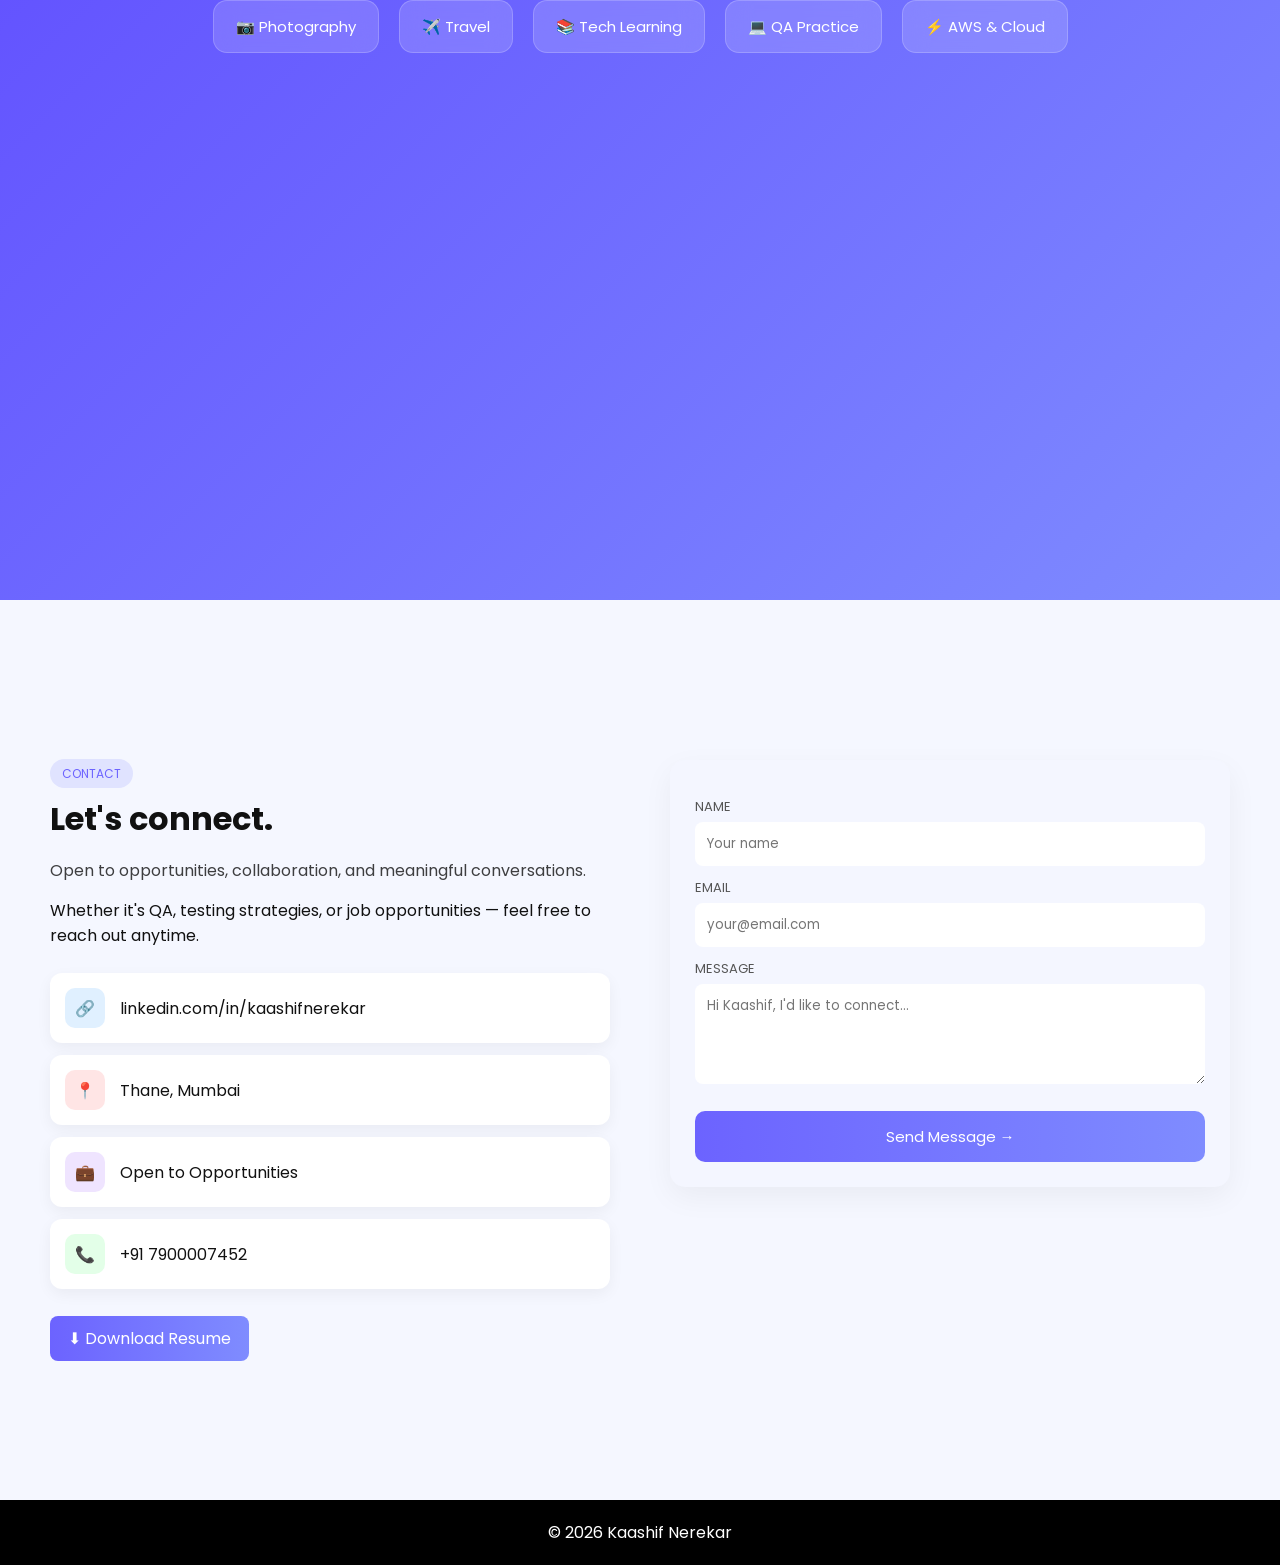
==== commit 6bdc56e4: "Update index.html" ====
--- a/index.html
+++ b/index.html
@@ -11,7 +11,9 @@
 
 <!-- NAVBAR -->
 <nav>
-  <h2>Kaashif.</h2>
+  <a href="Kaashif-Nerekar-Resume.pdf" download class="download-btn">
+  Download CV
+</a>
   <ul>
     <li><a href="#home">Home</a></li>
     <li><a href="#about">About</a></li>
--- a/style.css
+++ b/style.css
@@ -414,55 +414,61 @@
   }
 }
 /* INTERESTS SECTION */
+/* INTEREST SECTION FULL FIX */
 .interests {
-  background: linear-gradient(to right, #5f4bff, #7f8cff);
-  color: white;
+  background: linear-gradient(135deg, #5f4bff, #7f8cff);
+  color: white;
+  padding: 120px 20px;
   text-align: center;
 }
 
 .interests-container {
-  max-width: 900px;
+  max-width: 1000px;
   margin: auto;
 }
 
 /* TAG */
-.interests .tag {
+.interest-tag {
   display: inline-block;
   background: rgba(255,255,255,0.2);
-  padding: 6px 12px;
+  padding: 6px 14px;
   border-radius: 20px;
   font-size: 12px;
-  margin-bottom: 10px;
+  margin-bottom: 15px;
 }
 
 /* TITLE */
 .interests h2 {
-  font-size: 32px;
-  margin: 10px 0;
+  font-size: 36px;
+  margin-bottom: 10px;
 }
 
 .interests .subtitle {
-  opacity: 0.8;
-}
-
-/* INTEREST ITEMS */
+  opacity: 0.85;
+}
+
+/* LIST FIX */
 .interest-list {
-  margin-top: 30px;
+  margin-top: 40px;
   display: flex;
   justify-content: center;
-  gap: 15px;
+  gap: 20px;
   flex-wrap: wrap;
 }
 
+/* CARD FIX */
 .interest {
   background: rgba(255,255,255,0.15);
-  padding: 12px 20px;
-  border-radius: 12px;
-  backdrop-filter: blur(10px);
+  padding: 14px 22px;
+  border-radius: 14px;
+  backdrop-filter: blur(12px);
+  font-size: 15px;
   transition: 0.3s;
-}
-
+  border: 1px solid rgba(255,255,255,0.2);
+}
+
+/* HOVER */
 .interest:hover {
-  background: rgba(255,255,255,0.3);
-  transform: translateY(-3px);
-}
+  background: rgba(255,255,255,0.25);
+  transform: translateY(-5px);
+}
